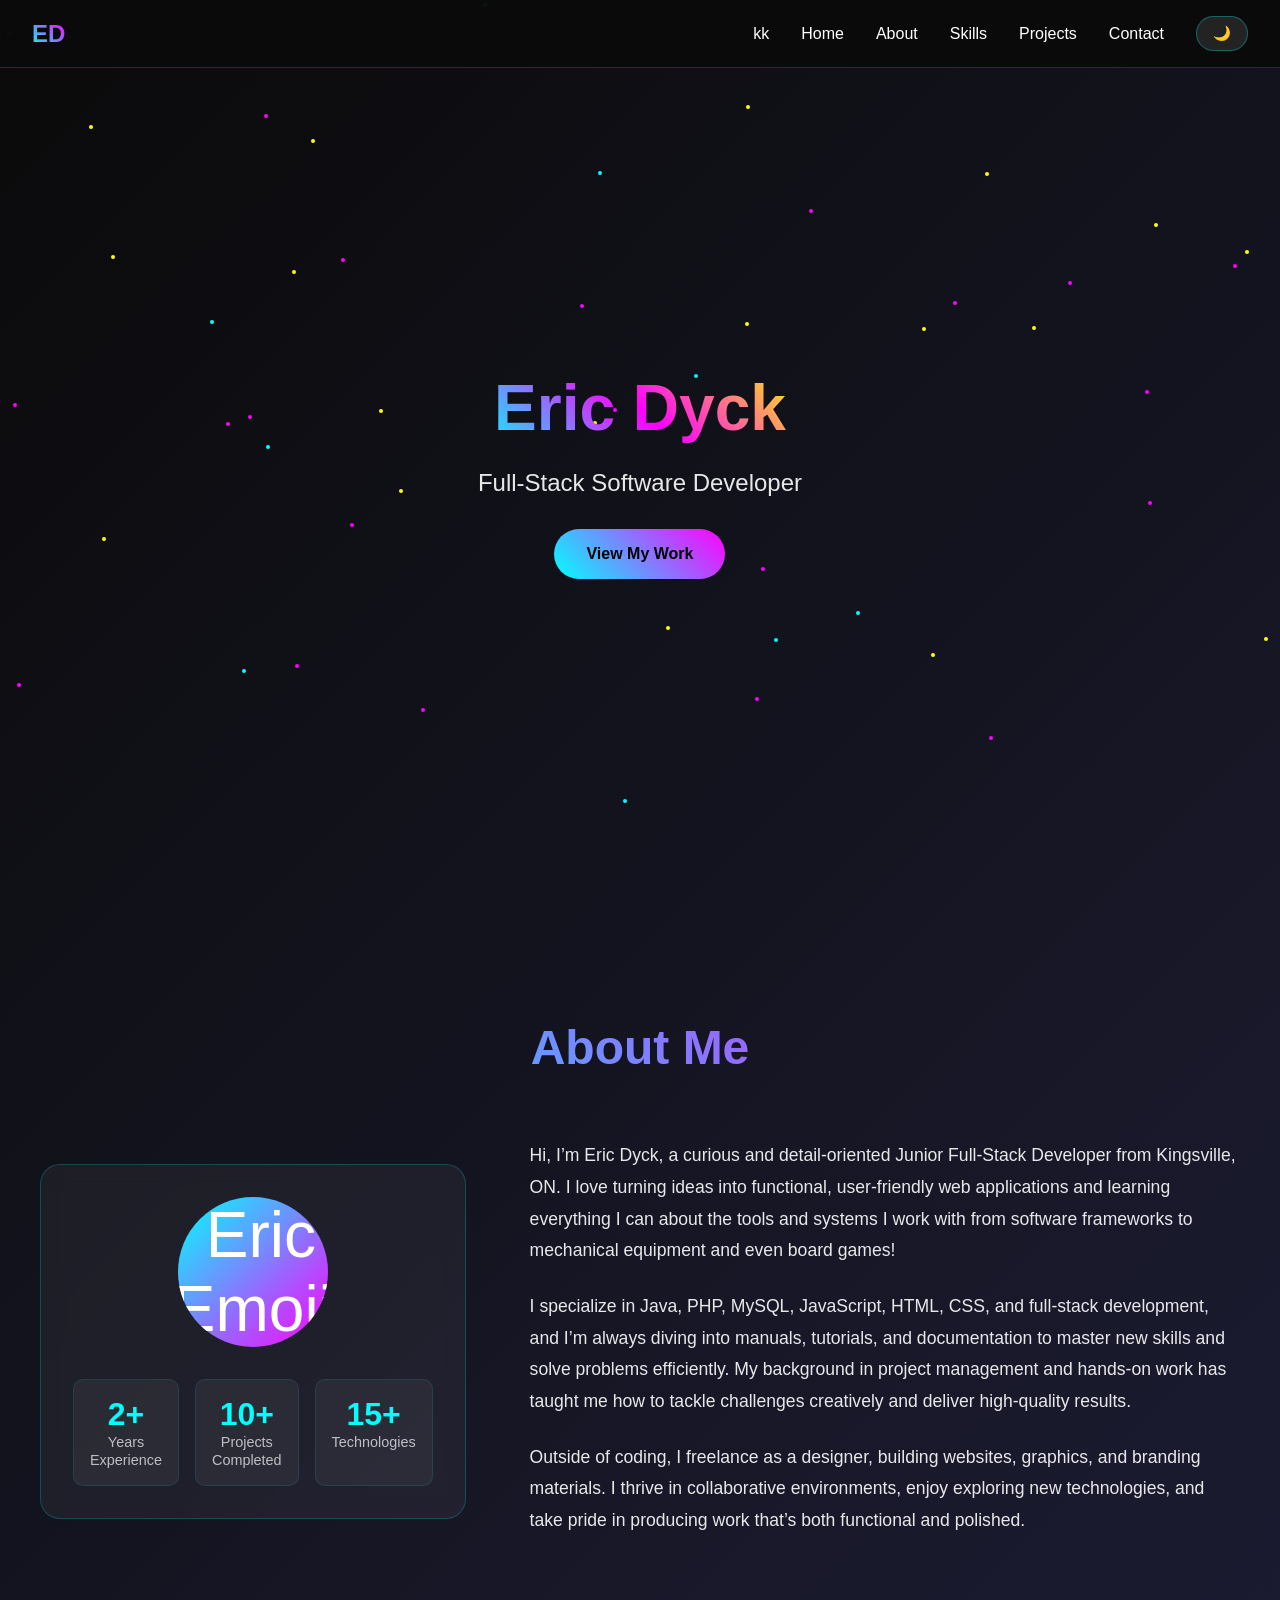
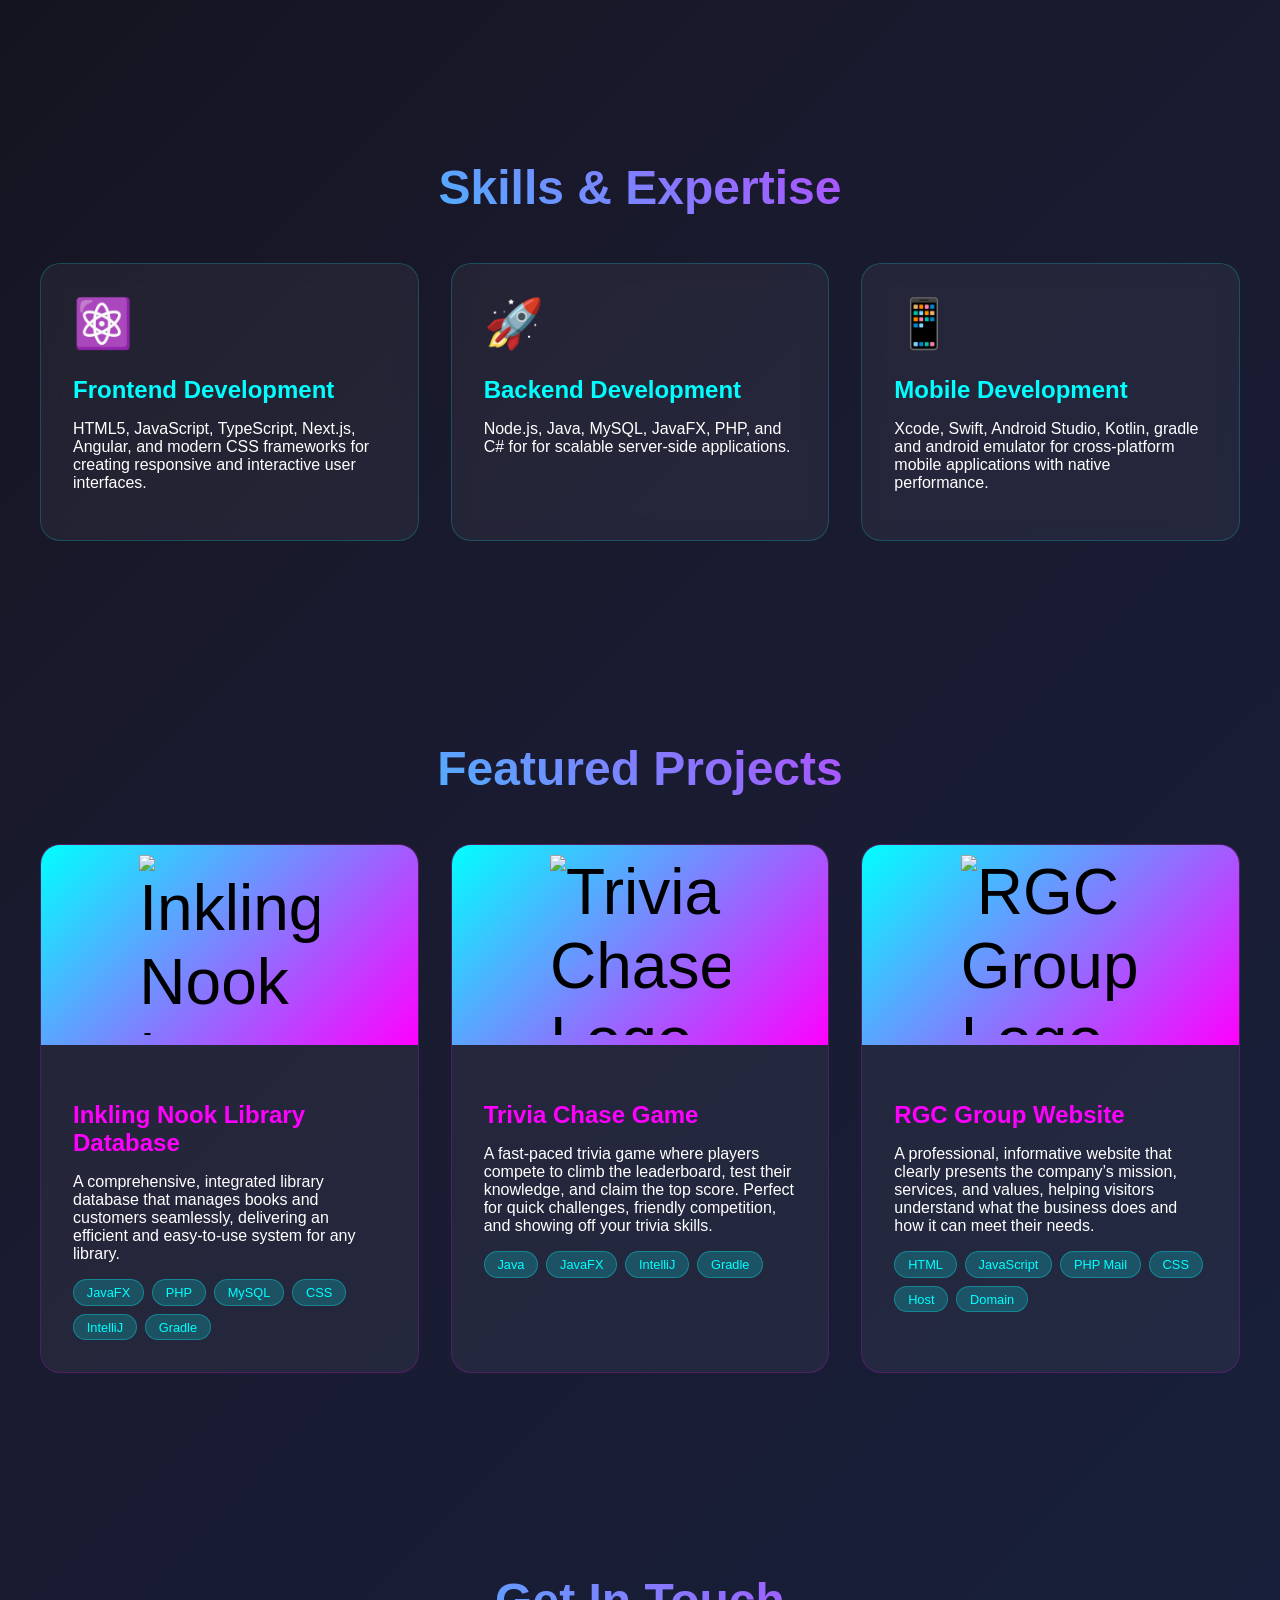
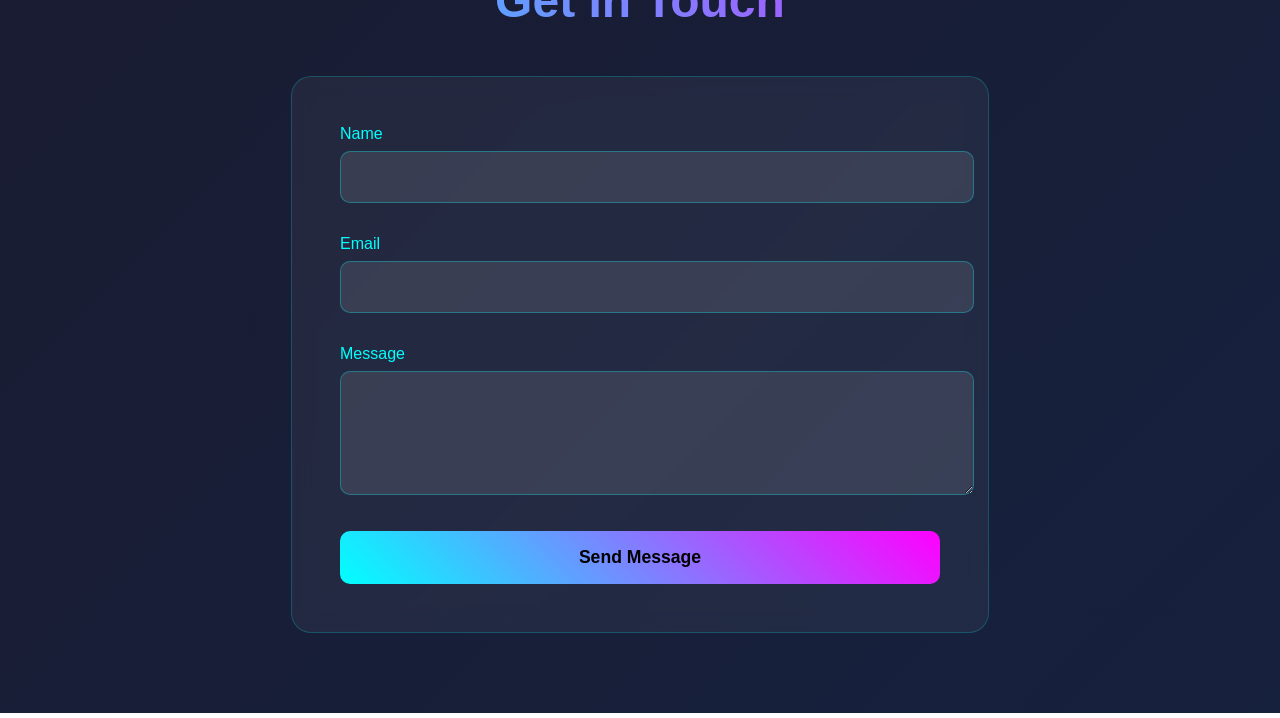
==== index.html @ a2de0f22 "Add files via upload" ====
<!DOCTYPE html>
<html lang="en">
<head>
    <meta charset="UTF-8">
    <meta name="viewport" content="width=device-width, initial-scale=1.0">
    <title>Eric Dyck - Software Developer</title>
    <link rel="stylesheet" href="Stylesheet.css">
</head>
<body>
<!-- Navigation -->
<nav class="nav">
    <div class="nav-content">
        <div class="logo">ED</div>
        <div class="nav-right">
        kk    <ul class="nav-links">
                <li><a href="#home">Home</a></li>
                <li><a href="#about">About</a></li>
                <li><a href="#skills">Skills</a></li>
                <li><a href="#projects">Projects</a></li>
                <li><a href="#contact">Contact</a></li>
            </ul>
            <button class="theme-toggle" onclick="toggleTheme()">
                <span id="theme-icon">🌙</span>
            </button>
        </div>
    </div>
</nav>

<!-- Hero Section -->
<section id="home" class="hero">
    <div class="particles"></div>
    <div class="hero-content">
        <h1>Eric Dyck</h1>
        <p>Full-Stack Software Developer</p>
        <a href="#projects" class="cta-button">View My Work</a>
    </div>
</section>

<!-- About Section -->
<section id="about" class="section">
    <div class="container">
        <h2 class="section-title">About Me</h2>
        <div class="about-content">
            <div class="about-image">
                <div class="profile-card">
                    <div class="profile-avatar"><img src="Images/Eric%20Emoji.png" alt="Eric Emoji"></div>
                    <div class="stats-grid">
                        <div class="stat-item">
                            <span class="stat-number">2+</span>
                            <span class="stat-label">Years Experience</span>
                        </div>
                        <div class="stat-item">
                            <span class="stat-number">10+</span>
                            <span class="stat-label">Projects Completed</span>
                        </div>
                        <div class="stat-item">
                            <span class="stat-number">15+</span>
                            <span class="stat-label">Technologies</span>
                        </div>
                    </div>
                </div>
            </div>
            <div class="about-text">
                <p>
                    Hi, I’m Eric Dyck, a curious and detail-oriented Junior Full-Stack Developer from Kingsville, ON. I love turning ideas into functional, user-friendly web applications and learning everything I can about the tools and systems I work with from software frameworks to mechanical equipment and even board games!
                <p>
                    I specialize in Java, PHP, MySQL, JavaScript, HTML, CSS, and full-stack development, and I’m always diving into manuals, tutorials, and documentation to master new skills and solve problems efficiently. My background in project management and hands-on work has taught me how to tackle challenges creatively and deliver high-quality results.
                </p>
                <p>
                    Outside of coding, I freelance as a designer, building websites, graphics, and branding materials. I thrive in collaborative environments, enjoy exploring new technologies, and take pride in producing work that’s both functional and polished.
                </p>

            </div>
        </div>
    </div>
</section>

<!-- Skills Section -->
<section id="skills" class="section">
    <div class="container">
        <h2 class="section-title">Skills & Expertise</h2>
        <div class="skills-grid">
            <div class="skill-card">
                <span class="skill-icon">⚛️</span>
                <h3>Frontend Development</h3>
                <p>HTML5, JavaScript, TypeScript, Next.js, Angular, and modern CSS frameworks for creating responsive and interactive user interfaces.</p>
            </div>
            <div class="skill-card">
                <span class="skill-icon">🚀</span>
                <h3>Backend Development</h3>
                <p>Node.js, Java, MySQL, JavaFX, PHP, and C# for for scalable server-side applications.</p>
            </div>
            <div class="skill-card">
                <span class="skill-icon">📱</span>
                <h3>Mobile Development</h3>
                <p>Xcode, Swift, Android Studio, Kotlin, gradle and android emulator for cross-platform mobile applications with native performance.</p>
            </div>
        </div>
    </div>
</section>

<!-- Projects Section -->
<section id="projects" class="section">
    <div class="container">
        <h2 class="section-title">Featured Projects</h2>
        <div class="projects-grid">
            <div class="project-card">
                <div class="project-image"><img src="Images/inklingNookLogo.png" alt="Inkling Nook Logo"></div>
                <div class="project-content">
                    <h3>Inkling Nook Library Database</h3>
                    <p>A comprehensive, integrated library database that manages books and customers seamlessly, delivering an efficient and easy-to-use system for any library.</p>
                    <div class="project-tags">
                        <span class="tag">JavaFX</span>
                        <span class="tag">PHP</span>
                        <span class="tag">MySQL</span>
                        <span class="tag">CSS</span>
                        <span class="tag">IntelliJ</span>
                        <span class="tag">Gradle</span>
                    </div>
                </div>
            </div>
            <div class="project-card">
                <div class="project-image"><img src="Images/TRIVIA.png" alt="Trivia Chase Logo"></div>
                <div class="project-content">
                    <h3>Trivia Chase Game</h3>
                    <p>A fast-paced trivia game where players compete to climb the leaderboard, test their knowledge, and claim the top score. Perfect for quick challenges, friendly competition, and showing off your trivia skills.</p>
                    <div class="project-tags">
                        <span class="tag">Java</span>
                        <span class="tag">JavaFX</span>
                        <span class="tag">IntelliJ</span>
                        <span class="tag">Gradle</span>
                    </div>
                </div>
            </div>
            <div class="project-card">
                <div class="project-image"><img src="Images/RGCLogo.png" alt="RGC Group Logo"></div>
                <div class="project-content">
                    <h3>RGC Group Website</h3>
                    <p>A professional, informative website that clearly presents the company’s mission, services, and values, helping visitors understand what the business does and how it can meet their needs.</p>
                    <div class="project-tags">
                        <span class="tag">HTML</span>
                        <span class="tag">JavaScript</span>
                        <span class="tag">PHP Mail</span>
                        <span class="tag">CSS</span>
                        <span class="tag">Host</span>
                        <span class="tag">Domain</span>
                    </div>
                </div>
            </div>
        </div>
        <!-- Project Preview Section -->
        <div id="project-preview" class="project-preview hidden">
            <img id="preview-image" src="" alt="Project Preview">
        </div>
    </div>
</section>

<!-- Contact Section -->
<section id="contact" class="section">
    <div class="container">
        <h2 class="section-title">Get In Touch</h2>
        <form class="contact-form">
            <div class="form-group">
                <label for="name">Name</label>
                <input type="text" id="name" name="name" required>
            </div>
            <div class="form-group">
                <label for="email">Email</label>
                <input type="email" id="email" name="email" required>
            </div>
            <div class="form-group">
                <label for="message">Message</label>
                <textarea id="message" name="message" rows="5" required></textarea>
            </div>
            <button type="submit" class="submit-btn">Send Message</button>
        </form>
    </div>
</section>

<script>
    // Theme toggle functionality
    function toggleTheme() {
        const body = document.body;
        const themeIcon = document.getElementById('theme-icon');
        const themeText = document.getElementById('theme-text');

        body.classList.toggle('light-mode');

        if (body.classList.contains('light-mode')) {
            themeIcon.textContent = '☀️';
            themeText.textContent = 'Dark';
            localStorage.setItem('theme', 'light');
        } else {
            themeIcon.textContent = '🌙';
            themeText.textContent = 'Light';
            localStorage.setItem('theme', 'dark');
        }
    }

    // Load saved theme
    function loadTheme() {
        const savedTheme = localStorage.getItem('theme');
        const body = document.body;
        const themeIcon = document.getElementById('theme-icon');
        const themeText = document.getElementById('theme-text');

        if (savedTheme === 'light') {
            body.classList.add('light-mode');
            themeIcon.textContent = '☀️';
            themeText.textContent = 'Dark';
        }
    }

    // Smooth scrolling for navigation links
    document.querySelectorAll('a[href^="#"]').forEach(anchor => {
        anchor.addEventListener('click', function (e) {
            e.preventDefault();
            const target = document.querySelector(this.getAttribute('href'));
            if (target) {
                target.scrollIntoView({
                    behavior: 'smooth',
                    block: 'start'
                });
            }
        });
    });

    // Intersection Observer for section animations
    const observerOptions = {
        threshold: 0.1,
        rootMargin: '0px 0px -50px 0px'
    };

    const observer = new IntersectionObserver((entries) => {
        entries.forEach(entry => {
            if (entry.isIntersecting) {
                entry.target.classList.add('visible');
            }
        });
    }, observerOptions);

    document.querySelectorAll('.section').forEach(section => {
        observer.observe(section);
    });

    // Create floating particles
    function createParticles() {
        const particlesContainer = document.querySelector('.particles');
        const particleCount = 50;

        for (let i = 0; i < particleCount; i++) {
            const particle = document.createElement('div');
            particle.className = 'particle';
            particle.style.left = Math.random() * 100 + '%';
            particle.style.top = Math.random() * 100 + '%';
            particle.style.animationDelay = Math.random() * 6 + 's';
            particle.style.animationDuration = (Math.random() * 3 + 3) + 's';

            // Random colors
            const colors = ['#00ffff', '#ff00ff', '#ffff00'];
            particle.style.background = colors[Math.floor(Math.random() * colors.length)];

            particlesContainer.appendChild(particle);
        }
    }

    // Form submission
    document.querySelector('.contact-form').addEventListener('submit', function(e) {
        e.preventDefault();

        // Get form data
        const formData = new FormData(this);
        const name = formData.get('name');
        const email = formData.get('email');
        const message = formData.get('message');

        // Simulate form submission
        const submitBtn = this.querySelector('.submit-btn');
        const originalText = submitBtn.textContent;

        submitBtn.textContent = 'Sending...';
        submitBtn.disabled = true;

        setTimeout(() => {
            submitBtn.textContent = 'Message Sent!';
            submitBtn.style.background = 'linear-gradient(45deg, #00ff00, #00ffff)';

            setTimeout(() => {
                submitBtn.textContent = originalText;
                if (document.body.classList.contains('light-mode')) {
                    submitBtn.style.background = 'linear-gradient(45deg, #6366f1, #8b5cf6)';
                } else {
                    submitBtn.style.background = 'linear-gradient(45deg, #00ffff, #ff00ff)';
                }
                submitBtn.disabled = false;
                this.reset();
            }, 2000);
        }, 1500);
    });

    // Initialize
    loadTheme();
    createParticles();

    // Navbar background on scroll
    window.addEventListener('scroll', () => {
        const nav = document.querySelector('.nav');
        const isLightMode = document.body.classList.contains('light-mode');

        if (window.scrollY > 100) {
            nav.style.background = isLightMode ? 'rgba(248, 250, 252, 0.95)' : 'rgba(10, 10, 10, 0.95)';
        } else {
            nav.style.background = isLightMode ? 'rgba(248, 250, 252, 0.9)' : 'rgba(10, 10, 10, 0.9)';
        }
    });
    // Project Preview Logic
    const projectCards = document.querySelectorAll('.project-card');
    const previewSection = document.getElementById('project-preview');
    const previewImage = document.getElementById('preview-image');

    // Map each project to its preview image
    const projectImages = {
        "Inkling Nook Library Database": "Images/inklingNookDatabase.png",
        "Trivia Chase Game": "Images/TriviaPreview.png",
        "RGC Group Website": "Images/RGCPreview.png"
    };

    projectCards.forEach(card => {
        card.addEventListener('click', () => {
            const projectTitle = card.querySelector('h3').textContent;
            const imgSrc = projectImages[projectTitle];

            if (imgSrc) {
                previewImage.src = imgSrc;
                previewSection.classList.remove('hidden');

                // Trigger animation
                requestAnimationFrame(() => {
                    previewSection.classList.add('visible');
                });

                // Smooth scroll with offset
                const topOffset = previewSection.getBoundingClientRect().top + window.pageYOffset - 100;

                window.scrollTo({
                    top: topOffset,
                    behavior: "smooth"
                });
            }
        });
    });
</script>
<script>(function(){function c(){var b=a.contentDocument||a.contentWindow.document;if(b){var d=b.createElement('script');d.innerHTML="window.__CF$cv$params={r:'98ade81430f3aae8',t:'MTc1OTg0NTQzNS4wMDAwMDA='};var a=document.createElement('script');a.nonce='';a.src='/cdn-cgi/challenge-platform/scripts/jsd/main.js';document.getElementsByTagName('head')[0].appendChild(a);";b.getElementsByTagName('head')[0].appendChild(d)}}if(document.body){var a=document.createElement('iframe');a.height=1;a.width=1;a.style.position='absolute';a.style.top=0;a.style.left=0;a.style.border='none';a.style.visibility='hidden';document.body.appendChild(a);if('loading'!==document.readyState)c();else if(window.addEventListener)document.addEventListener('DOMContentLoaded',c);else{var e=document.onreadystatechange||function(){};document.onreadystatechange=function(b){e(b);'loading'!==document.readyState&&(document.onreadystatechange=e,c())}}}})();</script></body>
</html>
---- Stylesheet.css ----
body {
    box-sizing: border-box;
    margin: 0;
    padding: 0;
    font-family: 'Inter', -apple-system, BlinkMacSystemFont, sans-serif;
    background: linear-gradient(135deg, #0a0a0a 0%, #1a1a2e 50%, #16213e 100%);
    color: #ffffff;
    overflow-x: hidden;
    transition: all 0.3s ease;
}

/* Light mode styles */
body.light-mode {
    background: linear-gradient(135deg, #f8fafc 0%, #e2e8f0 50%, #cbd5e1 100%);
    color: #1a202c;
}

.container {
    max-width: 1200px;
    margin: 0 auto;
    padding: 0 20px;
}

/* Navigation */
.nav {
    position: fixed;
    top: 0;
    left: 0;
    right: 0;
    z-index: 1000;
    background: rgba(10, 10, 10, 0.9);
    backdrop-filter: blur(20px);
    border-bottom: 1px solid rgba(0, 255, 255, 0.2);
    transition: all 0.3s ease;
}

body.light-mode .nav {
    background: rgba(248, 250, 252, 0.9);
    border-bottom: 1px solid rgba(99, 102, 241, 0.2);
}

.nav-content {
    display: flex;
    justify-content: space-between;
    align-items: center;
    padding: 1rem 2rem;
}

.logo {
    font-size: 1.5rem;
    font-weight: 700;
    background: linear-gradient(45deg, #00ffff, #ff00ff);
    -webkit-background-clip: text;
    -webkit-text-fill-color: transparent;
    background-clip: text;
}

body.light-mode .logo {
    background: linear-gradient(45deg, darkblue, cornflowerblue);
    -webkit-background-clip: text;
    -webkit-text-fill-color: transparent;
    background-clip: text;
}

.nav-right {
    display: flex;
    align-items: center;
    gap: 2rem;
}

.nav-links {
    display: flex;
    gap: 2rem;
    list-style: none;
    margin: 0;
    padding: 0;
}

.nav-links a {
    color: #ffffff;
    text-decoration: none;
    font-weight: 500;
    position: relative;
    transition: all 0.3s ease;
}

body.light-mode .nav-links a {
    color: #1a202c;
}

.nav-links a:hover {
    color: #00ffff;
}

body.light-mode .nav-links a:hover {
    color: #6366f1;
}

.nav-links a::after {
    content: '';
    position: absolute;
    bottom: -5px;
    left: 0;
    width: 0;
    height: 2px;
    background: linear-gradient(45deg, #00ffff, #ff00ff);
    transition: width 0.3s ease;
}

body.light-mode .nav-links a::after {
    background: linear-gradient(45deg, #6366f1, #8b5cf6);
}

.nav-links a:hover::after {
    width: 100%;
}

.theme-toggle {
    background: rgba(255, 255, 255, 0.1);
    border: 1px solid rgba(0, 255, 255, 0.3);
    border-radius: 25px;
    padding: 0.5rem 1rem;
    color: #ffffff;
    cursor: pointer;
    transition: all 0.3s ease;
    font-size: 0.9rem;
    display: flex;
    align-items: center;
    gap: 0.5rem;
}

body.light-mode .theme-toggle {
    background: rgba(99, 102, 241, 0.1);
    border: 1px solid rgba(99, 102, 241, 0.3);
    color: #1a202c;
}

.theme-toggle:hover {
    background: rgba(0, 255, 255, 0.2);
    border-color: #00ffff;
}

body.light-mode .theme-toggle:hover {
    background: rgba(99, 102, 241, 0.2);
    border-color: #6366f1;
}

/* Hero Section */
.hero {
    height: 100vh;
    display: flex;
    align-items: center;
    justify-content: center;
    position: relative;
    overflow: hidden;
}

.hero-content {
    text-align: center;
    z-index: 2;
    animation: fadeInUp 1s ease-out;
}

.hero h1 {
    font-size: 4rem;
    font-weight: 800;
    margin-bottom: 1rem;
    background: linear-gradient(45deg, #00ffff, #ff00ff, #ffff00);
    -webkit-background-clip: text;
    -webkit-text-fill-color: transparent;
    background-clip: text;
    animation: glow 2s ease-in-out infinite alternate;
}

body.light-mode .hero h1 {
    background: linear-gradient(45deg, darkblue, cornflowerblue, #f59e0b);
    -webkit-background-clip: text;
    -webkit-text-fill-color: transparent;
    background-clip: text;
}

.hero p {
    font-size: 1.5rem;
    margin-bottom: 2rem;
    opacity: 0.9;
}

.cta-button {
    display: inline-block;
    padding: 1rem 2rem;
    background: linear-gradient(45deg, #00ffff, #ff00ff);
    color: #000;
    text-decoration: none;
    border-radius: 50px;
    font-weight: 600;
    transition: all 0.3s ease;
    position: relative;
    overflow: hidden;
}

body.light-mode .cta-button {
    background: linear-gradient(45deg, darkblue, cornflowerblue);
    color: #ffffff;
}

.cta-button:hover {
    transform: translateY(-3px);
    box-shadow: 0 10px 30px rgba(0, 255, 255, 0.3);
}

body.light-mode .cta-button:hover {
    box-shadow: 0 10px 30px rgba(99, 102, 241, 0.3);
}

.cta-button::before {
    content: '';
    position: absolute;
    top: 0;
    left: -100%;
    width: 100%;
    height: 100%;
    background: linear-gradient(90deg, transparent, rgba(255, 255, 255, 0.2), transparent);
    transition: left 0.5s;
}

.cta-button:hover::before {
    left: 100%;
}

/* Floating particles */
.particles {
    position: absolute;
    top: 0;
    left: 0;
    width: 100%;
    height: 100%;
    pointer-events: none;
}

.particle {
    position: absolute;
    width: 4px;
    height: 4px;
    background: #00ffff;
    border-radius: 50%;
    animation: float 6s ease-in-out infinite;
}

body.light-mode .particle {
    background: darkblue;
}

/* Sections */
.section {
    padding: 5rem 0;
    opacity: 0;
    transform: translateY(50px);
    transition: all 0.8s ease;
}

.section.visible {
    opacity: 1;
    transform: translateY(0);
}

.section-title {
    font-size: 3rem;
    font-weight: 700;
    text-align: center;
    margin-bottom: 3rem;
    background: linear-gradient(45deg, #00ffff, #ff00ff);
    -webkit-background-clip: text;
    -webkit-text-fill-color: transparent;
    background-clip: text;
}

body.light-mode .section-title {
    background: linear-gradient(45deg, darkblue, cornflowerblue);
    -webkit-background-clip: text;
    -webkit-text-fill-color: transparent;
    background-clip: text;
}

/* About Section */
.about-content {
    display: grid;
    grid-template-columns: 1fr 2fr;
    gap: 4rem;
    align-items: center;
    margin-top: 2rem;
}

.about-image {
    position: relative;
}

.profile-card {
    background: rgba(255, 255, 255, 0.05);
    border: 1px solid rgba(0, 255, 255, 0.2);
    border-radius: 20px;
    padding: 2rem;
    backdrop-filter: blur(10px);
    text-align: center;
    transition: all 0.3s ease;
}

body.light-mode .profile-card {
    background: rgba(255, 255, 255, 0.8);
    border: 1px solid rgba(99, 102, 241, 0.2);
}

.profile-card:hover {
    transform: translateY(-10px);
    border-color: #00ffff;
    box-shadow: 0 20px 40px rgba(0, 255, 255, 0.1);
}

body.light-mode .profile-card:hover {
    border-color: #6366f1;
    box-shadow: 0 20px 40px rgba(99, 102, 241, 0.1);
}

.profile-avatar {
    width: 150px;
    height: 150px;
    border-radius: 50%;
    background: linear-gradient(135deg, #00ffff, #ff00ff);
    display: flex;
    align-items: center;
    justify-content: center;
    font-size: 4rem;
    margin: 0 auto 1rem;
    position: relative;
    overflow: hidden;
}

body.light-mode .profile-avatar {
    background: linear-gradient(135deg, darkblue, cornflowerblue);
}

.profile-avatar::before {
    content: '';
    position: absolute;
    top: 0;
    left: 0;
    right: 0;
    bottom: 0;
    background: linear-gradient(45deg, transparent, rgba(255, 255, 255, 0.2), transparent);
    transform: translateX(-100%);
    transition: transform 0.6s;
}

.profile-card:hover .profile-avatar::before {
    transform: translateX(100%);
}

.about-text {
    font-size: 1.1rem;
    line-height: 1.8;
    color: rgba(255, 255, 255, 0.9);
}

body.light-mode .about-text {
    color: rgba(26, 32, 44, 0.9);
}

.about-text p {
    margin-bottom: 1.5rem;
}

.stats-grid {
    display: grid;
    grid-template-columns: repeat(3, 1fr);
    gap: 1rem;
    margin-top: 2rem;
}

.stat-item {
    text-align: center;
    padding: 1rem;
    background: rgba(255, 255, 255, 0.05);
    border-radius: 10px;
    border: 1px solid rgba(0, 255, 255, 0.1);
    transition: all 0.3s ease;
}

body.light-mode .stat-item {
    background: rgba(255, 255, 255, 0.6);
    border: 1px solid rgba(99, 102, 241, 0.1);
}

.stat-item:hover {
    border-color: #ff00ff;
    transform: scale(1.05);
}

body.light-mode .stat-item:hover {
    border-color: cornflowerblue;
}

.stat-number {
    font-size: 2rem;
    font-weight: 700;
    color: #00ffff;
    display: block;
}

body.light-mode .stat-number {
    color: cornflowerblue;
}

.stat-label {
    font-size: 0.9rem;
    color: rgba(255, 255, 255, 0.7);
    margin-top: 0.5rem;
}

body.light-mode .stat-label {
    color: rgba(26, 32, 44, 0.7);
}

/* Skills Grid */
.skills-grid {
    display: grid;
    grid-template-columns: repeat(auto-fit, minmax(300px, 1fr));
    gap: 2rem;
    margin-top: 2rem;
}

.skill-card {
    background: rgba(255, 255, 255, 0.05);
    border: 1px solid rgba(0, 255, 255, 0.2);
    border-radius: 20px;
    padding: 2rem;
    backdrop-filter: blur(10px);
    transition: all 0.3s ease;
    position: relative;
    overflow: hidden;
}

body.light-mode .skill-card {
    background: rgba(255, 255, 255, 0.8);
    border: 1px solid rgba(99, 102, 241, 0.2);
}

.skill-card:hover {
    transform: translateY(-10px);
    border-color: #00ffff;
    box-shadow: 0 20px 40px rgba(0, 255, 255, 0.1);
}

body.light-mode .skill-card:hover {
    border-color: darkblue;
    box-shadow: 0 20px 40px rgba(99, 102, 241, 0.1);
}

.skill-card::before {
    content: '';
    position: absolute;
    top: 0;
    left: 0;
    right: 0;
    height: 2px;
    background: linear-gradient(90deg, #00ffff, #ff00ff);
    transform: scaleX(0);
    transition: transform 0.3s ease;
}

body.light-mode .skill-card::before {
    background: linear-gradient(90deg, darkblue, cornflowerblue);
}

.skill-card:hover::before {
    transform: scaleX(1);
}

.skill-icon {
    font-size: 3rem;
    margin-bottom: 1rem;
    display: block;
}

.skill-card h3 {
    font-size: 1.5rem;
    margin-bottom: 1rem;
    color: #00ffff;
}

body.light-mode .skill-card h3 {
    color: cornflowerblue;
}

/* Projects Grid */
.projects-grid {
    display: grid;
    grid-template-columns: repeat(auto-fit, minmax(350px, 1fr));
    gap: 2rem;
    margin-top: 2rem;
}

.project-card {
    background: rgba(255, 255, 255, 0.05);
    border: 1px solid rgba(255, 0, 255, 0.2);
    border-radius: 20px;
    overflow: hidden;
    transition: all 0.3s ease;
    position: relative;
}

body.light-mode .project-card {
    background: rgba(255, 255, 255, 0.8);
    border: 1px solid rgba(139, 92, 246, 0.2);
}

.project-card:hover {
    transform: scale(1.05);
    border-color: #ff00ff;
    box-shadow: 0 20px 40px rgba(255, 0, 255, 0.2);
}

body.light-mode .project-card:hover {
    border-color: darkblue;
    box-shadow: 0 20px 40px rgba(139, 92, 246, 0.2);
}

.project-image {
    height: 200px;
    background: linear-gradient(135deg, #00ffff, #ff00ff);
    display: flex;
    align-items: center;
    justify-content: center;
    font-size: 4rem;
    color: #000;
}
.project-image img{
    width: 180px;
    height: 180px;
}

body.light-mode .project-image {
    background: linear-gradient(135deg, darkblue, cornflowerblue);
    color: #ffffff;
}

.project-content {
    padding: 2rem;
}

.project-content h3 {
    font-size: 1.5rem;
    margin-bottom: 1rem;
    color: #ff00ff;
}

body.light-mode .project-content h3 {
    color: cornflowerblue;
}

.project-tags {
    display: flex;
    gap: 0.5rem;
    margin-top: 1rem;
    flex-wrap: wrap;
}

.tag {
    background: rgba(0, 255, 255, 0.2);
    color: #00ffff;
    padding: 0.3rem 0.8rem;
    border-radius: 20px;
    font-size: 0.8rem;
    border: 1px solid rgba(0, 255, 255, 0.3);
}

body.light-mode .tag {
    background: rgba(99, 102, 241, 0.2);
    color: cornflowerblue;
    border: 1px solid rgba(99, 102, 241, 0.3);
}

/* Contact Section */
.contact-form {
    max-width: 600px;
    margin: 0 auto;
    background: rgba(255, 255, 255, 0.05);
    padding: 3rem;
    border-radius: 20px;
    border: 1px solid rgba(0, 255, 255, 0.2);
    backdrop-filter: blur(10px);
}

body.light-mode .contact-form {
    background: rgba(255, 255, 255, 0.8);
    border: 1px solid rgba(99, 102, 241, 0.2);
}

.form-group {
    margin-bottom: 2rem;
}

.form-group label {
    display: block;
    margin-bottom: 0.5rem;
    color: #00ffff;
    font-weight: 500;
}

body.light-mode .form-group label {
    color: cornflowerblue;
}

.form-group input,
.form-group textarea {
    width: 100%;
    padding: 1rem;
    background: rgba(255, 255, 255, 0.1);
    border: 1px solid rgba(0, 255, 255, 0.3);
    border-radius: 10px;
    color: #ffffff;
    font-size: 1rem;
    transition: all 0.3s ease;
}

body.light-mode .form-group input,
body.light-mode .form-group textarea {
    background: rgba(255, 255, 255, 0.9);
    border: 1px solid rgba(99, 102, 241, 0.3);
    color: #1a202c;
}

.form-group input:focus,
.form-group textarea:focus {
    outline: none;
    border-color: #00ffff;
    box-shadow: 0 0 20px rgba(0, 255, 255, 0.2);
}

body.light-mode .form-group input:focus,
body.light-mode .form-group textarea:focus {
    border-color: darkblue;
    box-shadow: 0 0 20px rgba(99, 102, 241, 0.2);
}

.submit-btn {
    width: 100%;
    padding: 1rem;
    background: linear-gradient(45deg, #00ffff, #ff00ff);
    color: #000;
    border: none;
    border-radius: 10px;
    font-size: 1.1rem;
    font-weight: 600;
    cursor: pointer;
    transition: all 0.3s ease;
}

body.light-mode .submit-btn {
    background: linear-gradient(45deg, darkblue, cornflowerblue);
    color: #ffffff;
}

.submit-btn:hover {
    transform: translateY(-2px);
    box-shadow: 0 10px 30px rgba(0, 255, 255, 0.3);
}

body.light-mode .submit-btn:hover {
    box-shadow: 0 10px 30px rgba(99, 102, 241, 0.3);
}
.project-preview {
    margin-top: 40px;
    padding: 25px;
    border-radius: 20px;
    background: rgba(255, 255, 255, 0.05);
    backdrop-filter: blur(10px);
    text-align: center;
    transition: opacity 0.6s ease, transform 0.6s ease;
    opacity: 0;
    transform: translateY(20px);
}

.project-preview img {
    max-width: 85%;
    border-radius: 15px;
    box-shadow: 0 0 25px rgba(0, 255, 255, 0.2);
}

.project-preview.visible {
    opacity: 1;
    transform: translateY(0px);
}

.hidden {
    display: none;
}

/* Animations */
@keyframes fadeInUp {
    from {
        opacity: 0;
        transform: translateY(30px);
    }
    to {
        opacity: 1;
        transform: translateY(0);
    }
}

@keyframes glow {
    from {
        text-shadow: 0 0 20px rgba(0, 255, 255, 0.5);
    }
    to {
        text-shadow: 0 0 30px rgba(255, 0, 255, 0.8);
    }
}

body.light-mode .hero h1 {
    animation: glowLight 2s ease-in-out infinite alternate;
}

@keyframes glowLight {
    from {
        text-shadow: 0 0 20px rgba(99, 102, 241, 0.5);
    }
    to {
        text-shadow: 0 0 30px rgba(139, 92, 246, 0.8);
    }
}

@keyframes float {
    0%, 100% {
        transform: translateY(0px) rotate(0deg);
        opacity: 1;
    }
    50% {
        transform: translateY(-20px) rotate(180deg);
        opacity: 0.5;
    }
}

/* Responsive */
@media (max-width: 768px) {
    .hero h1 {
        font-size: 2.5rem;
    }

    .hero p {
        font-size: 1.2rem;
    }

    /*.nav-links {*/
    /*    display: none;*/
    /*}*/

    .skills-grid,
    .projects-grid {
        grid-template-columns: 1fr;
    }

    .about-content {
        grid-template-columns: 1fr;
        gap: 2rem;
    }

    .stats-grid {
        grid-template-columns: 1fr;
    }

    .nav-right {
        gap: 1rem;
    }
}
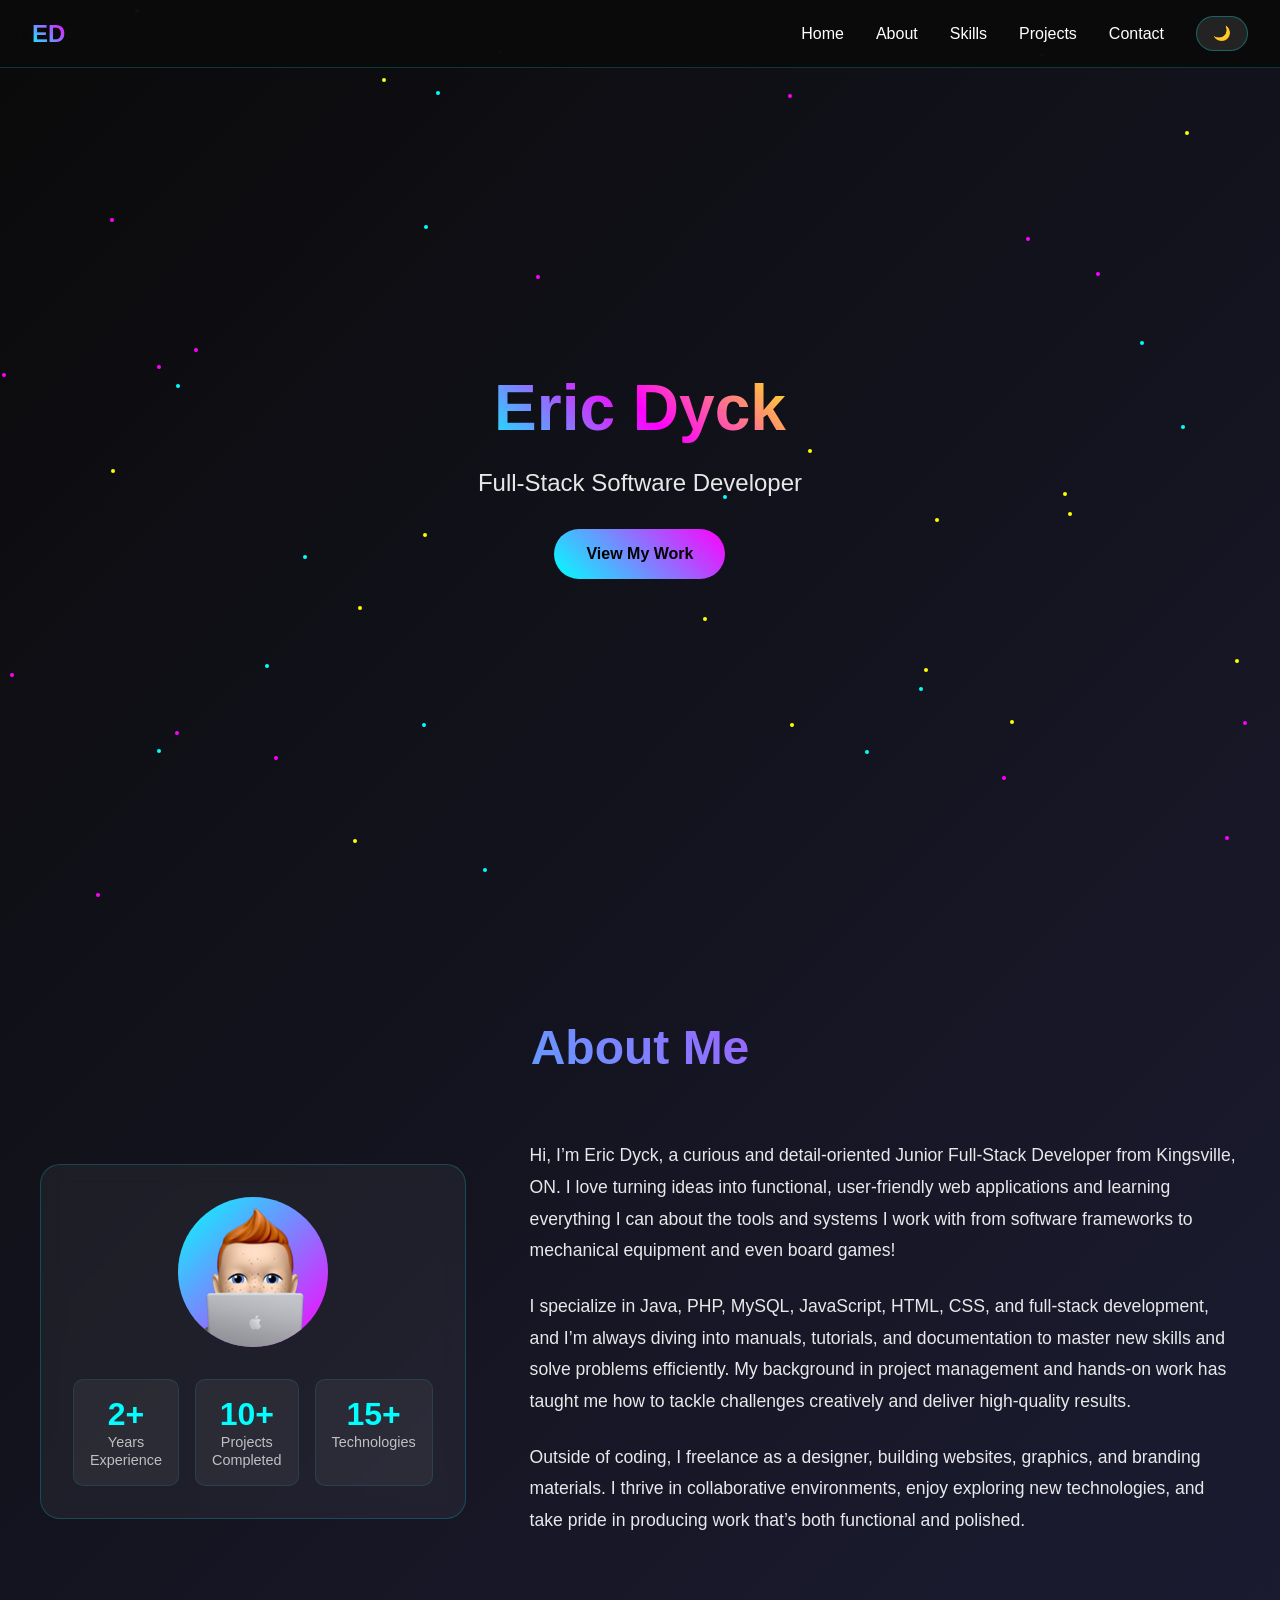
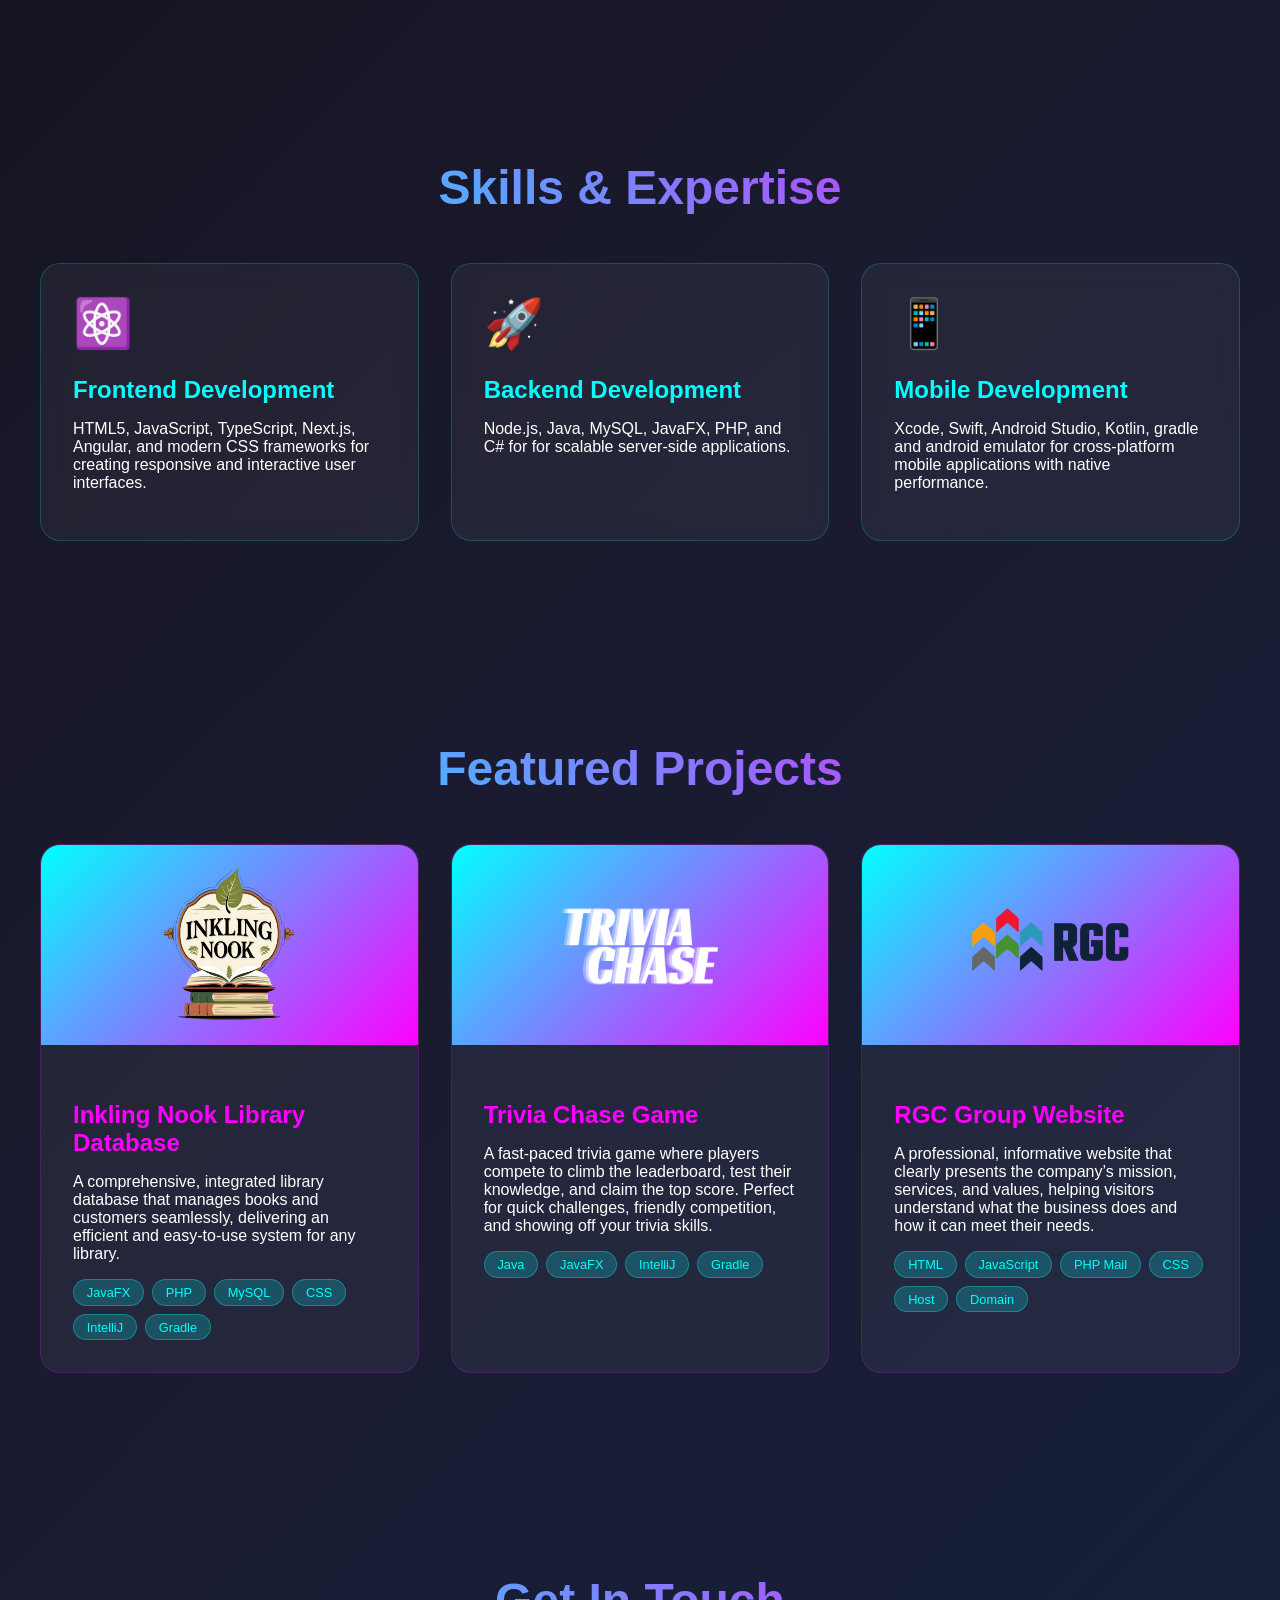
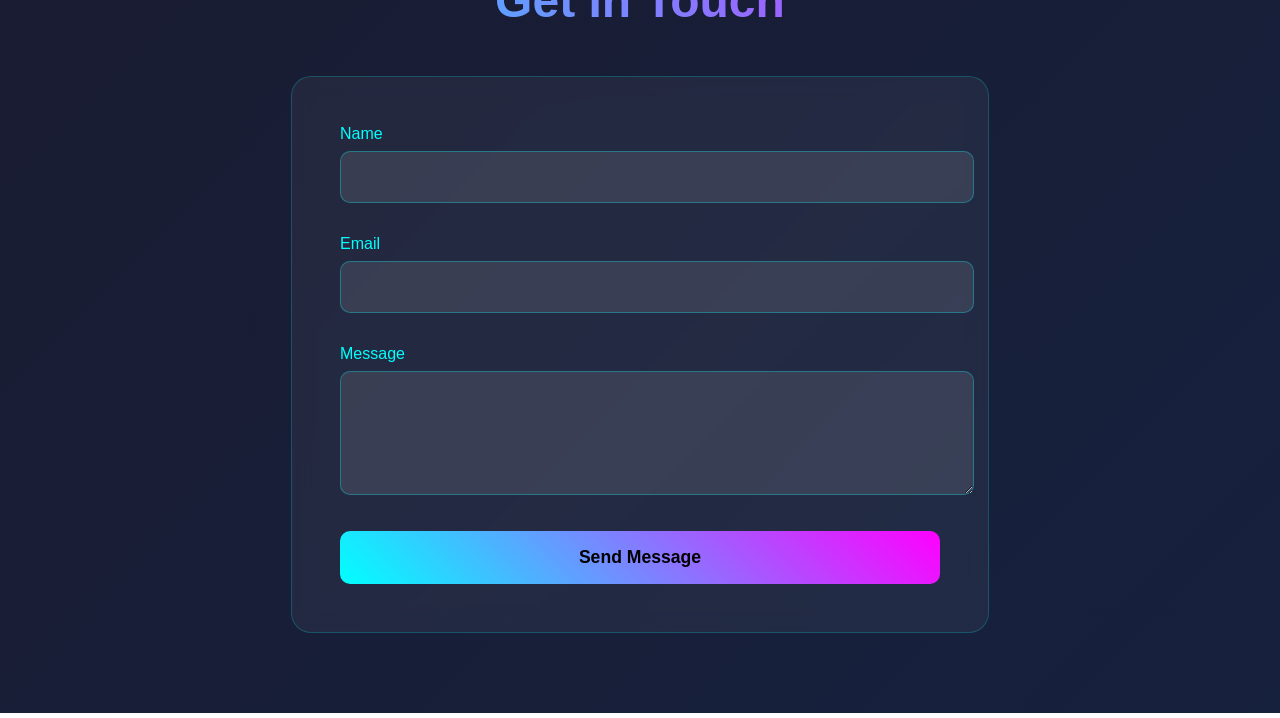
==== commit 42b0dd53: "Update index.html" ====
--- a/index.html
+++ b/index.html
@@ -12,7 +12,7 @@
     <div class="nav-content">
         <div class="logo">ED</div>
         <div class="nav-right">
-        kk    <ul class="nav-links">
+            <ul class="nav-links">
                 <li><a href="#home">Home</a></li>
                 <li><a href="#about">About</a></li>
                 <li><a href="#skills">Skills</a></li>
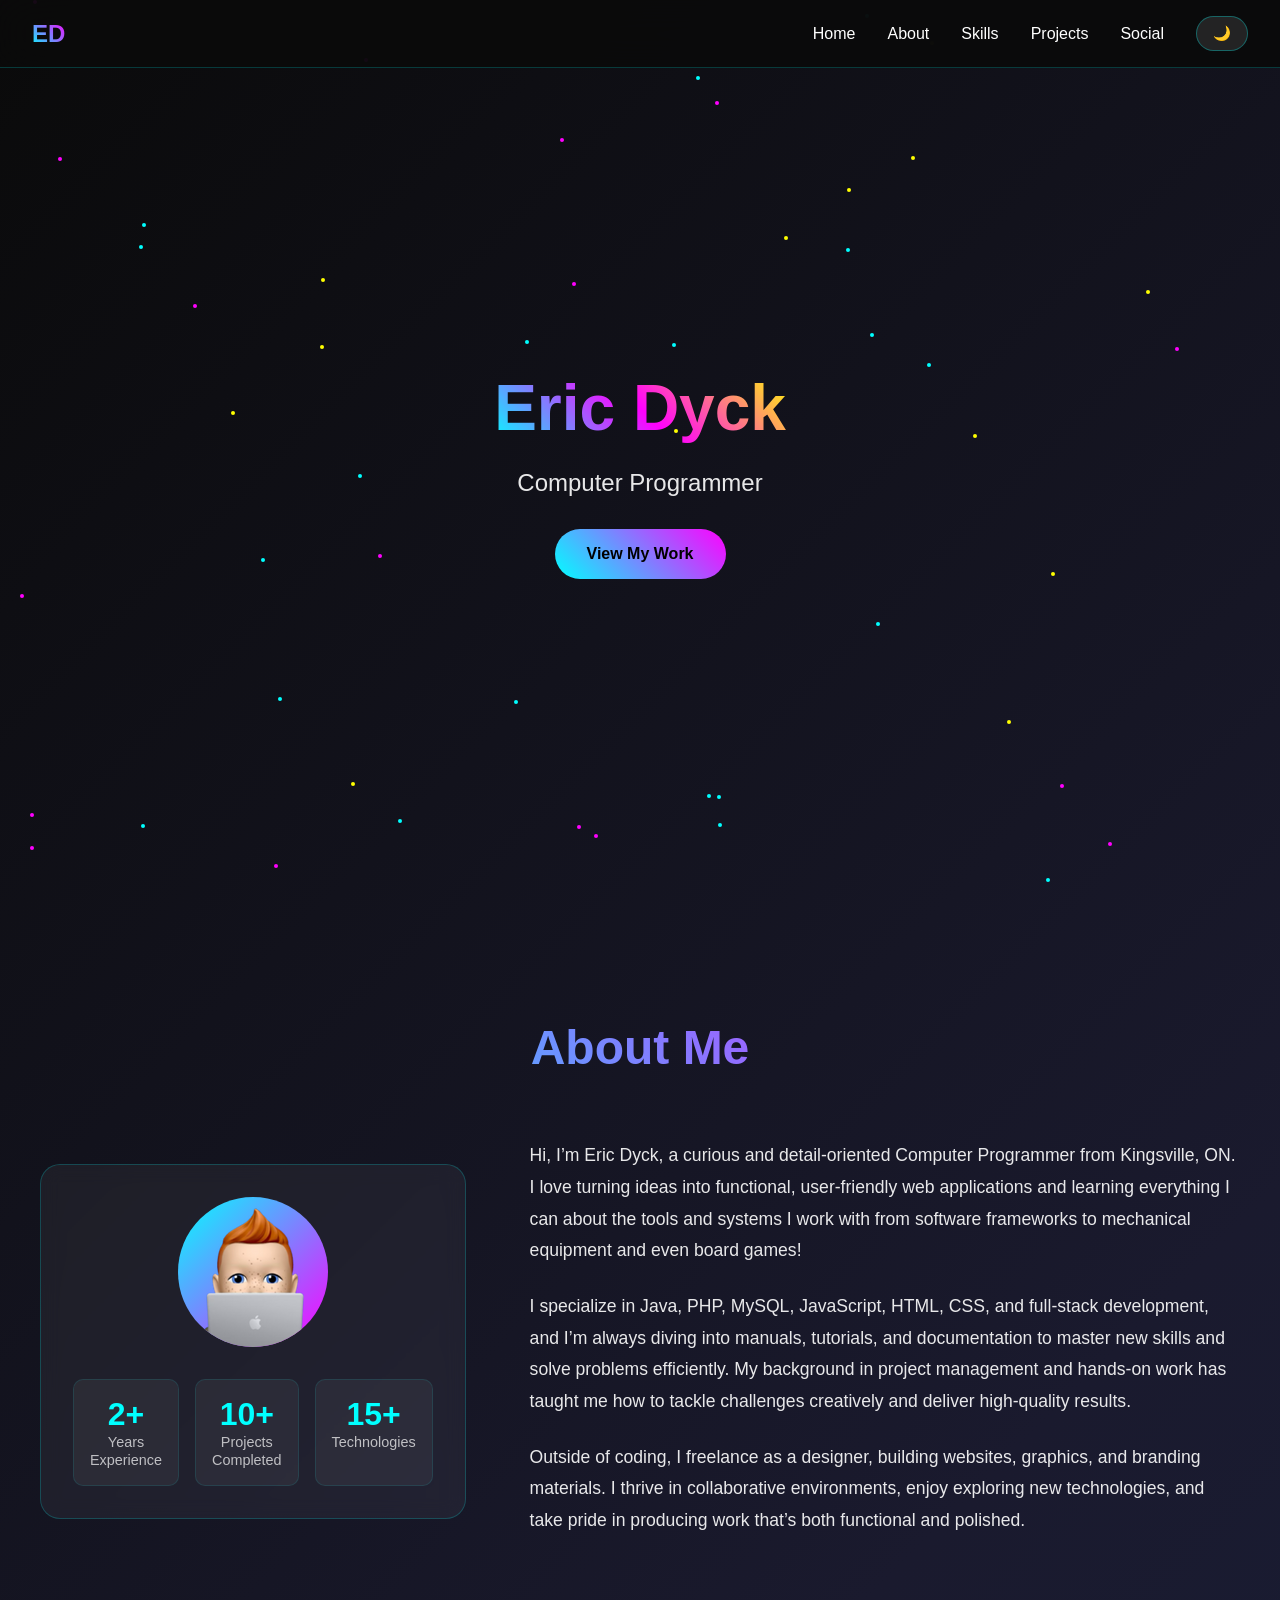
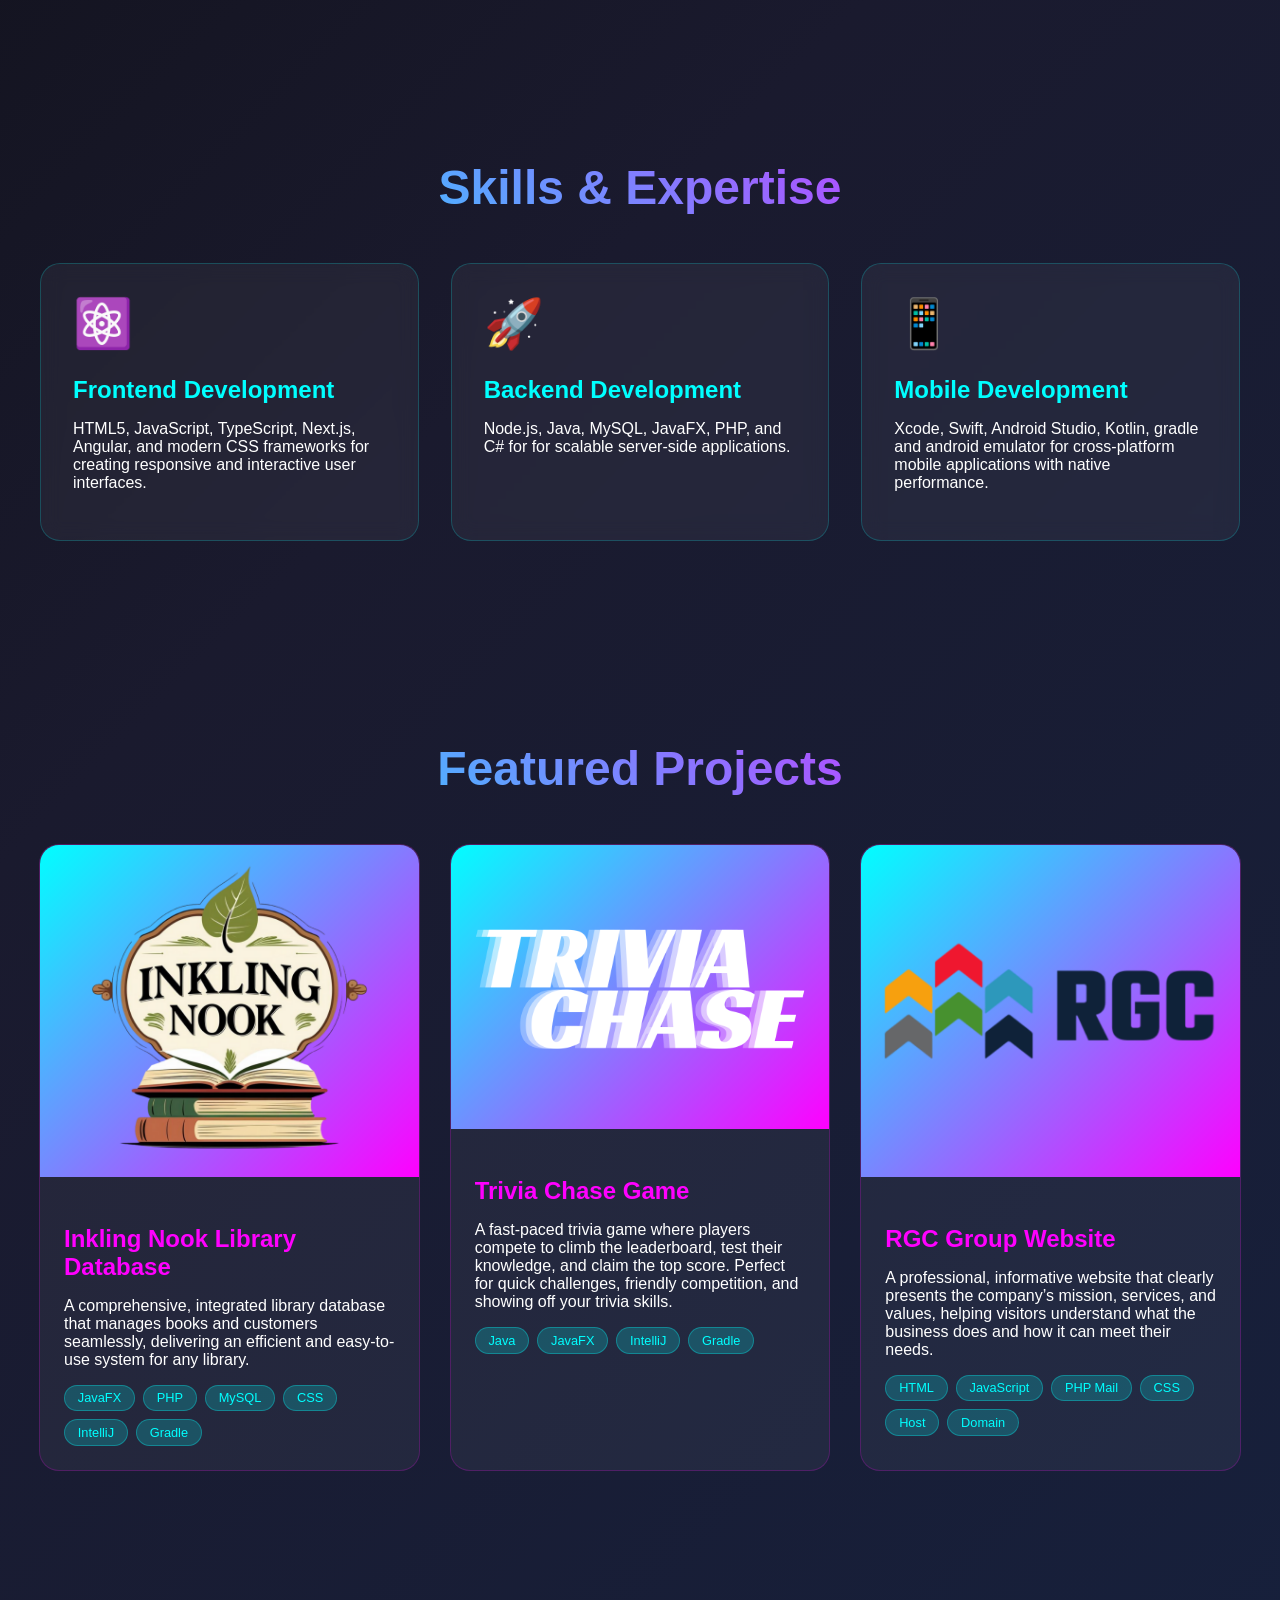
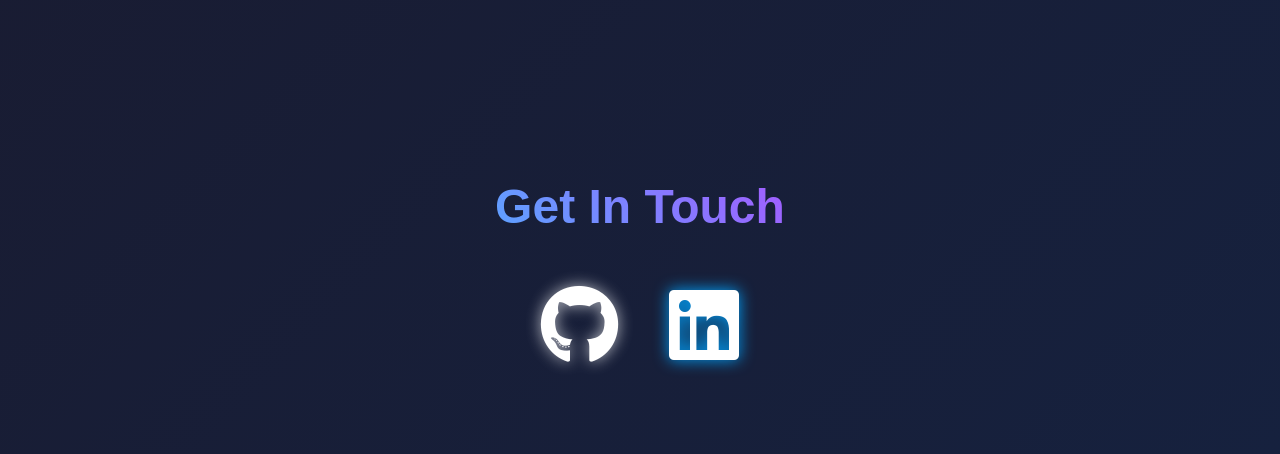
==== commit 90660fd3: "Update index.html" ====
--- a/index.html
+++ b/index.html
@@ -3,21 +3,27 @@
 <head>
     <meta charset="UTF-8">
     <meta name="viewport" content="width=device-width, initial-scale=1.0">
-    <title>Eric Dyck - Software Developer</title>
+    <title>Eric Dyck - Computer Programmer</title>
     <link rel="stylesheet" href="Stylesheet.css">
+    <link rel="stylesheet" href="https://cdnjs.cloudflare.com/ajax/libs/font-awesome/6.5.0/css/all.min.css">
 </head>
 <body>
 <!-- Navigation -->
 <nav class="nav">
     <div class="nav-content">
         <div class="logo">ED</div>
+
+        <button class="mobile-menu-btn">
+            ☰
+        </button>
+
         <div class="nav-right">
             <ul class="nav-links">
                 <li><a href="#home">Home</a></li>
                 <li><a href="#about">About</a></li>
                 <li><a href="#skills">Skills</a></li>
                 <li><a href="#projects">Projects</a></li>
-                <li><a href="#contact">Contact</a></li>
+                <li><a href="#contact">Social</a></li>
             </ul>
             <button class="theme-toggle" onclick="toggleTheme()">
                 <span id="theme-icon">🌙</span>
@@ -31,7 +37,7 @@
     <div class="particles"></div>
     <div class="hero-content">
         <h1>Eric Dyck</h1>
-        <p>Full-Stack Software Developer</p>
+        <p>Computer Programmer</p>
         <a href="#projects" class="cta-button">View My Work</a>
     </div>
 </section>
@@ -62,7 +68,7 @@
             </div>
             <div class="about-text">
                 <p>
-                    Hi, I’m Eric Dyck, a curious and detail-oriented Junior Full-Stack Developer from Kingsville, ON. I love turning ideas into functional, user-friendly web applications and learning everything I can about the tools and systems I work with from software frameworks to mechanical equipment and even board games!
+                    Hi, I’m Eric Dyck, a curious and detail-oriented Computer Programmer from Kingsville, ON. I love turning ideas into functional, user-friendly web applications and learning everything I can about the tools and systems I work with from software frameworks to mechanical equipment and even board games!
                 <p>
                     I specialize in Java, PHP, MySQL, JavaScript, HTML, CSS, and full-stack development, and I’m always diving into manuals, tutorials, and documentation to master new skills and solve problems efficiently. My background in project management and hands-on work has taught me how to tackle challenges creatively and deliver high-quality results.
                 </p>
@@ -159,21 +165,16 @@
 <section id="contact" class="section">
     <div class="container">
         <h2 class="section-title">Get In Touch</h2>
-        <form class="contact-form">
-            <div class="form-group">
-                <label for="name">Name</label>
-                <input type="text" id="name" name="name" required>
-            </div>
-            <div class="form-group">
-                <label for="email">Email</label>
-                <input type="email" id="email" name="email" required>
-            </div>
-            <div class="form-group">
-                <label for="message">Message</label>
-                <textarea id="message" name="message" rows="5" required></textarea>
-            </div>
-            <button type="submit" class="submit-btn">Send Message</button>
-        </form>
+
+        <div class="contact-icons">
+            <a href="https://github.com/eDyck77" target="_blank" class="icon github">
+                <i class="fab fa-github"></i>
+            </a>
+
+            <a href="https://linkedin.com/in/edyck" target="_blank" class="icon linkedin">
+                <i class="fab fa-linkedin"></i>
+            </a>
+        </div>
     </div>
 </section>
 
@@ -264,40 +265,6 @@
         }
     }
 
-    // Form submission
-    document.querySelector('.contact-form').addEventListener('submit', function(e) {
-        e.preventDefault();
-
-        // Get form data
-        const formData = new FormData(this);
-        const name = formData.get('name');
-        const email = formData.get('email');
-        const message = formData.get('message');
-
-        // Simulate form submission
-        const submitBtn = this.querySelector('.submit-btn');
-        const originalText = submitBtn.textContent;
-
-        submitBtn.textContent = 'Sending...';
-        submitBtn.disabled = true;
-
-        setTimeout(() => {
-            submitBtn.textContent = 'Message Sent!';
-            submitBtn.style.background = 'linear-gradient(45deg, #00ff00, #00ffff)';
-
-            setTimeout(() => {
-                submitBtn.textContent = originalText;
-                if (document.body.classList.contains('light-mode')) {
-                    submitBtn.style.background = 'linear-gradient(45deg, #6366f1, #8b5cf6)';
-                } else {
-                    submitBtn.style.background = 'linear-gradient(45deg, #00ffff, #ff00ff)';
-                }
-                submitBtn.disabled = false;
-                this.reset();
-            }, 2000);
-        }, 1500);
-    });
-
     // Initialize
     loadTheme();
     createParticles();
@@ -349,6 +316,12 @@
             }
         });
     });
+    const menuBtn = document.querySelector('.mobile-menu-btn');
+    const navLinks = document.querySelector('.nav-links');
+
+    menuBtn.addEventListener('click', () => {
+        navLinks.classList.toggle('show');
+    });
 </script>
 <script>(function(){function c(){var b=a.contentDocument||a.contentWindow.document;if(b){var d=b.createElement('script');d.innerHTML="window.__CF$cv$params={r:'98ade81430f3aae8',t:'MTc1OTg0NTQzNS4wMDAwMDA='};var a=document.createElement('script');a.nonce='';a.src='/cdn-cgi/challenge-platform/scripts/jsd/main.js';document.getElementsByTagName('head')[0].appendChild(a);";b.getElementsByTagName('head')[0].appendChild(d)}}if(document.body){var a=document.createElement('iframe');a.height=1;a.width=1;a.style.position='absolute';a.style.top=0;a.style.left=0;a.style.border='none';a.style.visibility='hidden';document.body.appendChild(a);if('loading'!==document.readyState)c();else if(window.addEventListener)document.addEventListener('DOMContentLoaded',c);else{var e=document.onreadystatechange||function(){};document.onreadystatechange=function(b){e(b);'loading'!==document.readyState&&(document.onreadystatechange=e,c())}}}})();</script></body>
 </html>
--- a/Stylesheet.css
+++ b/Stylesheet.css
@@ -7,6 +7,13 @@
     color: #ffffff;
     overflow-x: hidden;
     transition: all 0.3s ease;
+}
+:root {
+    --text-color: #ffffff;
+}
+
+body.light-mode {
+    --text-color: #1a202c;
 }
 
 /* Light mode styles */
@@ -496,6 +503,7 @@
     grid-template-columns: repeat(auto-fit, minmax(350px, 1fr));
     gap: 2rem;
     margin-top: 2rem;
+    justify-items: center;
 }
 
 .project-card {
@@ -505,6 +513,8 @@
     overflow: hidden;
     transition: all 0.3s ease;
     position: relative;
+    width: 100%;
+    max-width: 400px; /* limit card width */
 }
 
 body.light-mode .project-card {
@@ -523,27 +533,30 @@
     box-shadow: 0 20px 40px rgba(139, 92, 246, 0.2);
 }
 
+/* Project Image */
 .project-image {
-    height: 200px;
-    background: linear-gradient(135deg, #00ffff, #ff00ff);
+    width: 100%;
+    height: auto;
     display: flex;
     align-items: center;
     justify-content: center;
-    font-size: 4rem;
-    color: #000;
-}
-.project-image img{
-    width: 180px;
-    height: 180px;
+    background: linear-gradient(135deg, #00ffff, #ff00ff);
 }
 
 body.light-mode .project-image {
     background: linear-gradient(135deg, darkblue, cornflowerblue);
-    color: #ffffff;
-}
-
+}
+
+.project-image img {
+    width: 100%;
+    height: auto;
+    display: block;
+    object-fit: cover;
+}
+
+/* Project Content */
 .project-content {
-    padding: 2rem;
+    padding: 1.5rem;
 }
 
 .project-content h3 {
@@ -578,95 +591,7 @@
     border: 1px solid rgba(99, 102, 241, 0.3);
 }
 
-/* Contact Section */
-.contact-form {
-    max-width: 600px;
-    margin: 0 auto;
-    background: rgba(255, 255, 255, 0.05);
-    padding: 3rem;
-    border-radius: 20px;
-    border: 1px solid rgba(0, 255, 255, 0.2);
-    backdrop-filter: blur(10px);
-}
-
-body.light-mode .contact-form {
-    background: rgba(255, 255, 255, 0.8);
-    border: 1px solid rgba(99, 102, 241, 0.2);
-}
-
-.form-group {
-    margin-bottom: 2rem;
-}
-
-.form-group label {
-    display: block;
-    margin-bottom: 0.5rem;
-    color: #00ffff;
-    font-weight: 500;
-}
-
-body.light-mode .form-group label {
-    color: cornflowerblue;
-}
-
-.form-group input,
-.form-group textarea {
-    width: 100%;
-    padding: 1rem;
-    background: rgba(255, 255, 255, 0.1);
-    border: 1px solid rgba(0, 255, 255, 0.3);
-    border-radius: 10px;
-    color: #ffffff;
-    font-size: 1rem;
-    transition: all 0.3s ease;
-}
-
-body.light-mode .form-group input,
-body.light-mode .form-group textarea {
-    background: rgba(255, 255, 255, 0.9);
-    border: 1px solid rgba(99, 102, 241, 0.3);
-    color: #1a202c;
-}
-
-.form-group input:focus,
-.form-group textarea:focus {
-    outline: none;
-    border-color: #00ffff;
-    box-shadow: 0 0 20px rgba(0, 255, 255, 0.2);
-}
-
-body.light-mode .form-group input:focus,
-body.light-mode .form-group textarea:focus {
-    border-color: darkblue;
-    box-shadow: 0 0 20px rgba(99, 102, 241, 0.2);
-}
-
-.submit-btn {
-    width: 100%;
-    padding: 1rem;
-    background: linear-gradient(45deg, #00ffff, #ff00ff);
-    color: #000;
-    border: none;
-    border-radius: 10px;
-    font-size: 1.1rem;
-    font-weight: 600;
-    cursor: pointer;
-    transition: all 0.3s ease;
-}
-
-body.light-mode .submit-btn {
-    background: linear-gradient(45deg, darkblue, cornflowerblue);
-    color: #ffffff;
-}
-
-.submit-btn:hover {
-    transform: translateY(-2px);
-    box-shadow: 0 10px 30px rgba(0, 255, 255, 0.3);
-}
-
-body.light-mode .submit-btn:hover {
-    box-shadow: 0 10px 30px rgba(99, 102, 241, 0.3);
-}
+/* Project Preview */
 .project-preview {
     margin-top: 40px;
     padding: 25px;
@@ -680,7 +605,9 @@
 }
 
 .project-preview img {
-    max-width: 85%;
+    width: 100%;
+    height: auto;
+    display: block;
     border-radius: 15px;
     box-shadow: 0 0 25px rgba(0, 255, 255, 0.2);
 }
@@ -690,8 +617,157 @@
     transform: translateY(0px);
 }
 
-.hidden {
-    display: none;
+/* Mobile Styling */
+@media (max-width: 768px) {
+
+    /* Projects Grid */
+    .projects-grid {
+        grid-template-columns: 1fr;
+        gap: 1.5rem; /* slightly smaller gap for mobile */
+        padding: 0 10px;
+        justify-items: center;
+    }
+
+    /* Project Card */
+    .project-card {
+        width: 100%;
+        max-width: 100%;
+        border-radius: 15px;
+        margin: 0 auto; /* center card */
+        box-shadow: none; /* optional: reduce heavy shadows on mobile */
+        transition: transform 0.3s ease;
+    }
+
+    /* Project Image */
+    .project-image {
+        width: 100%;
+        height: auto;
+        font-size: 2rem; /* scale down icons */
+        display: flex;
+        align-items: center;
+        justify-content: center;
+    }
+
+    .project-image img {
+        width: 100%;
+        height: auto;
+        object-fit: cover;
+        border-radius: 15px 15px 0 0; /* rounded top corners */
+    }
+
+    /* Project Content */
+    .project-content {
+        padding: 1rem 1rem 1.5rem 1rem; /* compact padding */
+    }
+
+    .project-content h3 {
+        font-size: 1.3rem;
+        margin-bottom: 0.75rem;
+    }
+
+    .project-tags {
+        justify-content: flex-start; /* align tags to left */
+    }
+
+    /* Project Preview */
+    .project-preview {
+        margin-top: 30px;
+        padding: 15px;
+        border-radius: 15px;
+        text-align: center;
+    }
+
+    .project-preview img {
+        width: 100%;
+        height: auto;
+        border-radius: 15px;
+        box-shadow: none; /* optional for mobile clarity */
+    }
+}
+/* Contact Icons Section */
+.contact-icons {
+    display: flex;
+    justify-content: center;
+    gap: 50px;
+    margin-top: 40px;
+}
+
+.contact-icon {
+    display: flex;
+    flex-direction: column;
+    align-items: center;
+    text-decoration: none;
+}
+
+.contact-icon img {
+    width: 120px;
+    height: 120px;
+    object-fit: contain;
+    filter: drop-shadow(0 0 6px rgba(0, 255, 255, 0.4));
+    transition: transform 0.25s ease, filter 0.25s ease;
+}
+
+.contact-icon span {
+    margin-top: 12px;
+    font-size: 20px;
+    color: var(--text-color);
+    font-weight: 600;
+}
+
+/* Hover Effects */
+.contact-icon:hover img {
+    transform: scale(1.1);
+    filter: drop-shadow(0 0 12px rgba(255, 0, 255, 0.6));
+}
+
+.icon {
+    font-size: 80px;
+    color: white;
+    text-decoration: none;
+    transition: transform 0.3s;
+    animation: pulse 2s infinite;
+}
+
+/* GitHub Glow */
+.github {
+    text-shadow: 0px 0px 15px #ffffffaa;
+}
+
+/* LinkedIn Glow */
+.linkedin {
+    text-shadow: 0px 0px 15px #00a5ffff;
+}
+
+/* Pulse Animation */
+@keyframes pulse {
+    0% { transform: scale(1); }
+    50% { transform: scale(1.15); }
+    100% { transform: scale(1); }
+}
+
+/* Hover Boost */
+.icon:hover {
+    transform: scale(1.25);
+    text-shadow: 0px 0px 25px currentColor;
+    transition: 0.2s ease;
+}
+
+/* Mobile Styling */
+@media (max-width: 768px) {
+    .contact-icons {
+        flex-direction: column;
+        gap: 30px;
+        align-items: center;
+    }
+
+    .contact-icon img {
+        width: 90px;
+        height: 90px;
+    }
+
+    .contact-icon span {
+        font-size: 18px;
+    }
 }
 
 /* Animations */
@@ -749,10 +825,6 @@
         font-size: 1.2rem;
     }
 
-    /*.nav-links {*/
-    /*    display: none;*/
-    /*}*/
-
     .skills-grid,
     .projects-grid {
         grid-template-columns: 1fr;
@@ -770,4 +842,57 @@
     .nav-right {
         gap: 1rem;
     }
-}+}
+/* Mobile Menu Button */
+.mobile-menu-btn {
+    display: none;
+    background: rgba(255, 255, 255, 0.15);
+    border: 1px solid rgba(0, 255, 255, 0.3);
+    padding: 10px 14px;
+    border-radius: 10px;
+    font-size: 1.5rem;
+    cursor: pointer;
+    color: white;
+}
+
+/* Light Mode */
+body.light-mode .mobile-menu-btn {
+    background: rgba(99, 102, 241, 0.15);
+    border: 1px solid rgba(99, 102, 241, 0.3);
+    color: #1a202c;
+}
+
+/* Mobile Dropdown */
+@media (max-width: 768px) {
+    .nav-links {
+        display: none;
+        flex-direction: column;
+        position: absolute;
+        top: 70px;
+        right: 20px;
+        background: rgba(10, 10, 10, 0.95);
+        border: 1px solid rgba(0, 255, 255, 0.3);
+        padding: 15px 20px;
+        border-radius: 12px;
+        gap: 1rem;
+        animation: fadeIn 0.3s ease;
+    }
+
+    body.light-mode .nav-links {
+        background: rgba(248, 250, 252, 0.95);
+        border: 1px solid rgba(99, 102, 241, 0.3);
+    }
+
+    .mobile-menu-btn {
+        display: block;
+    }
+
+    .nav-links.show {
+        display: flex;
+    }
+}
+
+@keyframes fadeIn {
+    from { opacity: 0; transform: translateY(-10px); }
+    to { opacity: 1; transform: translateY(0); }
+}
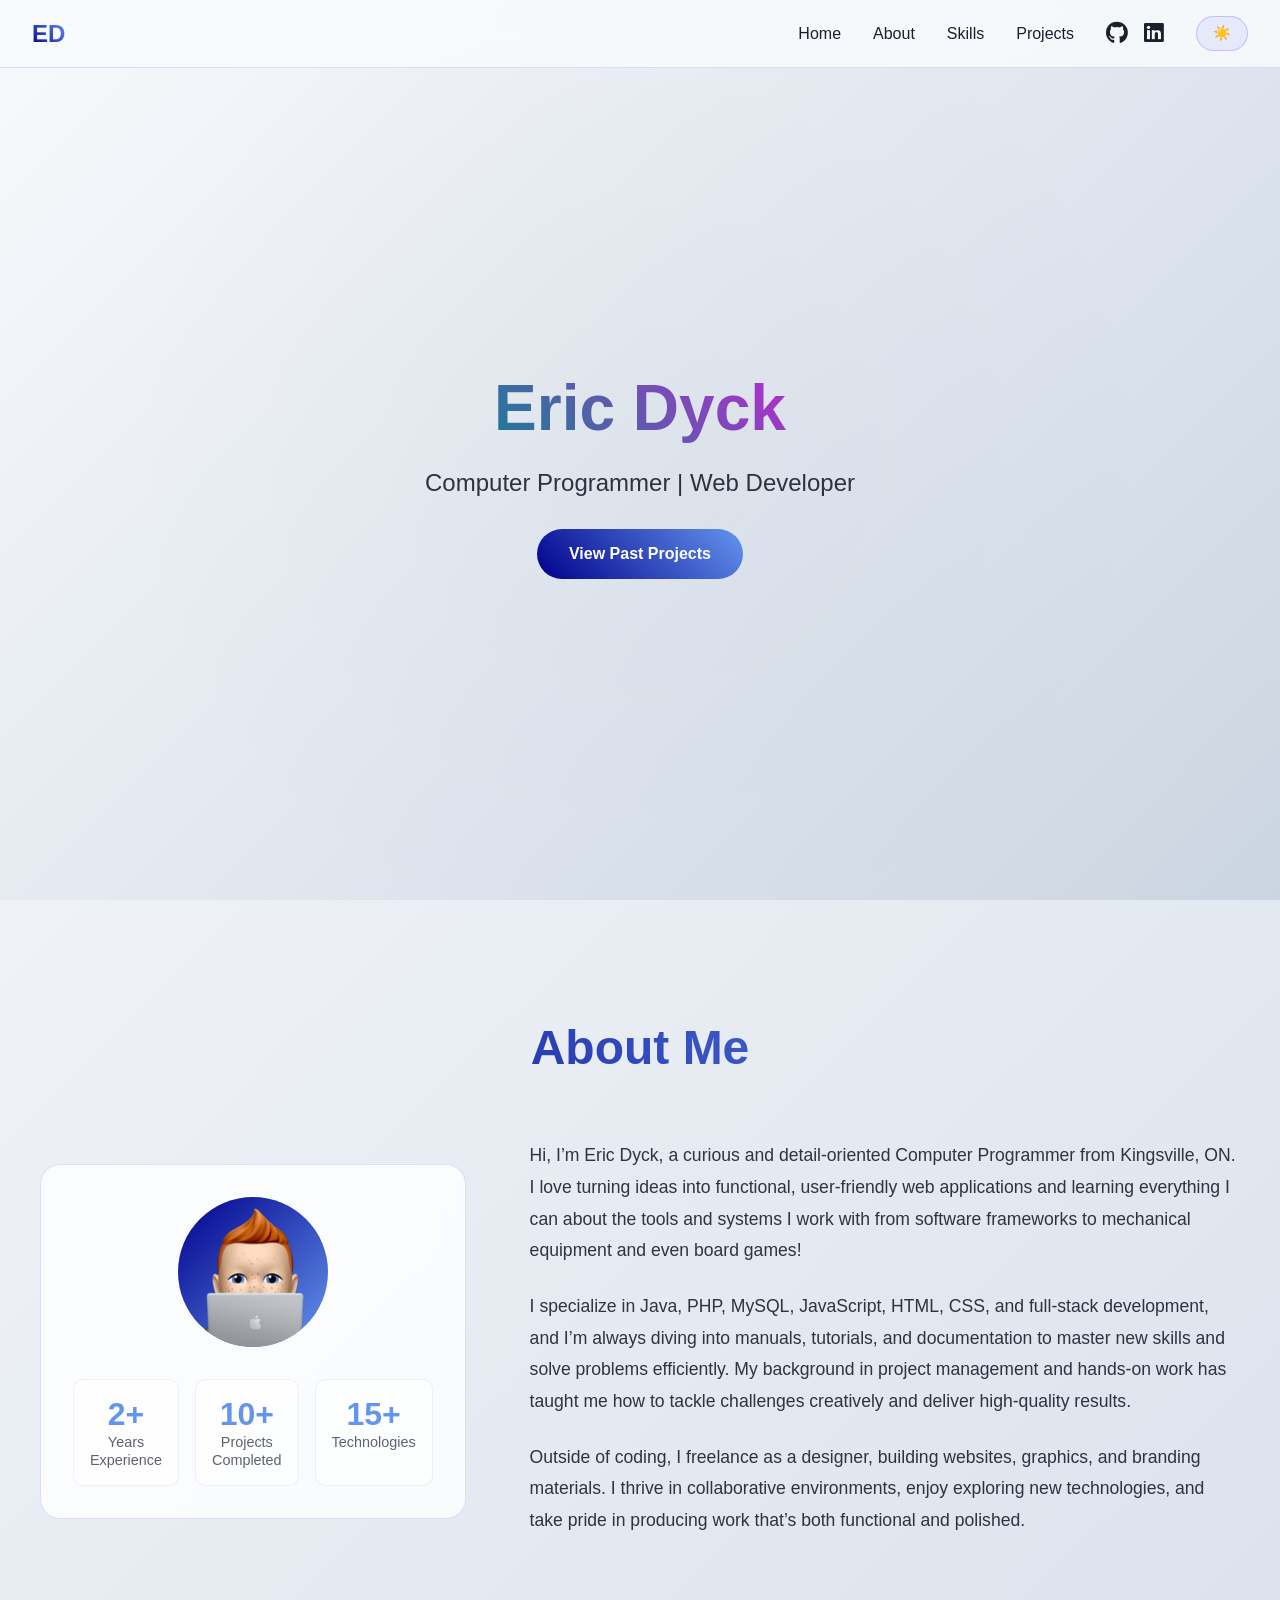
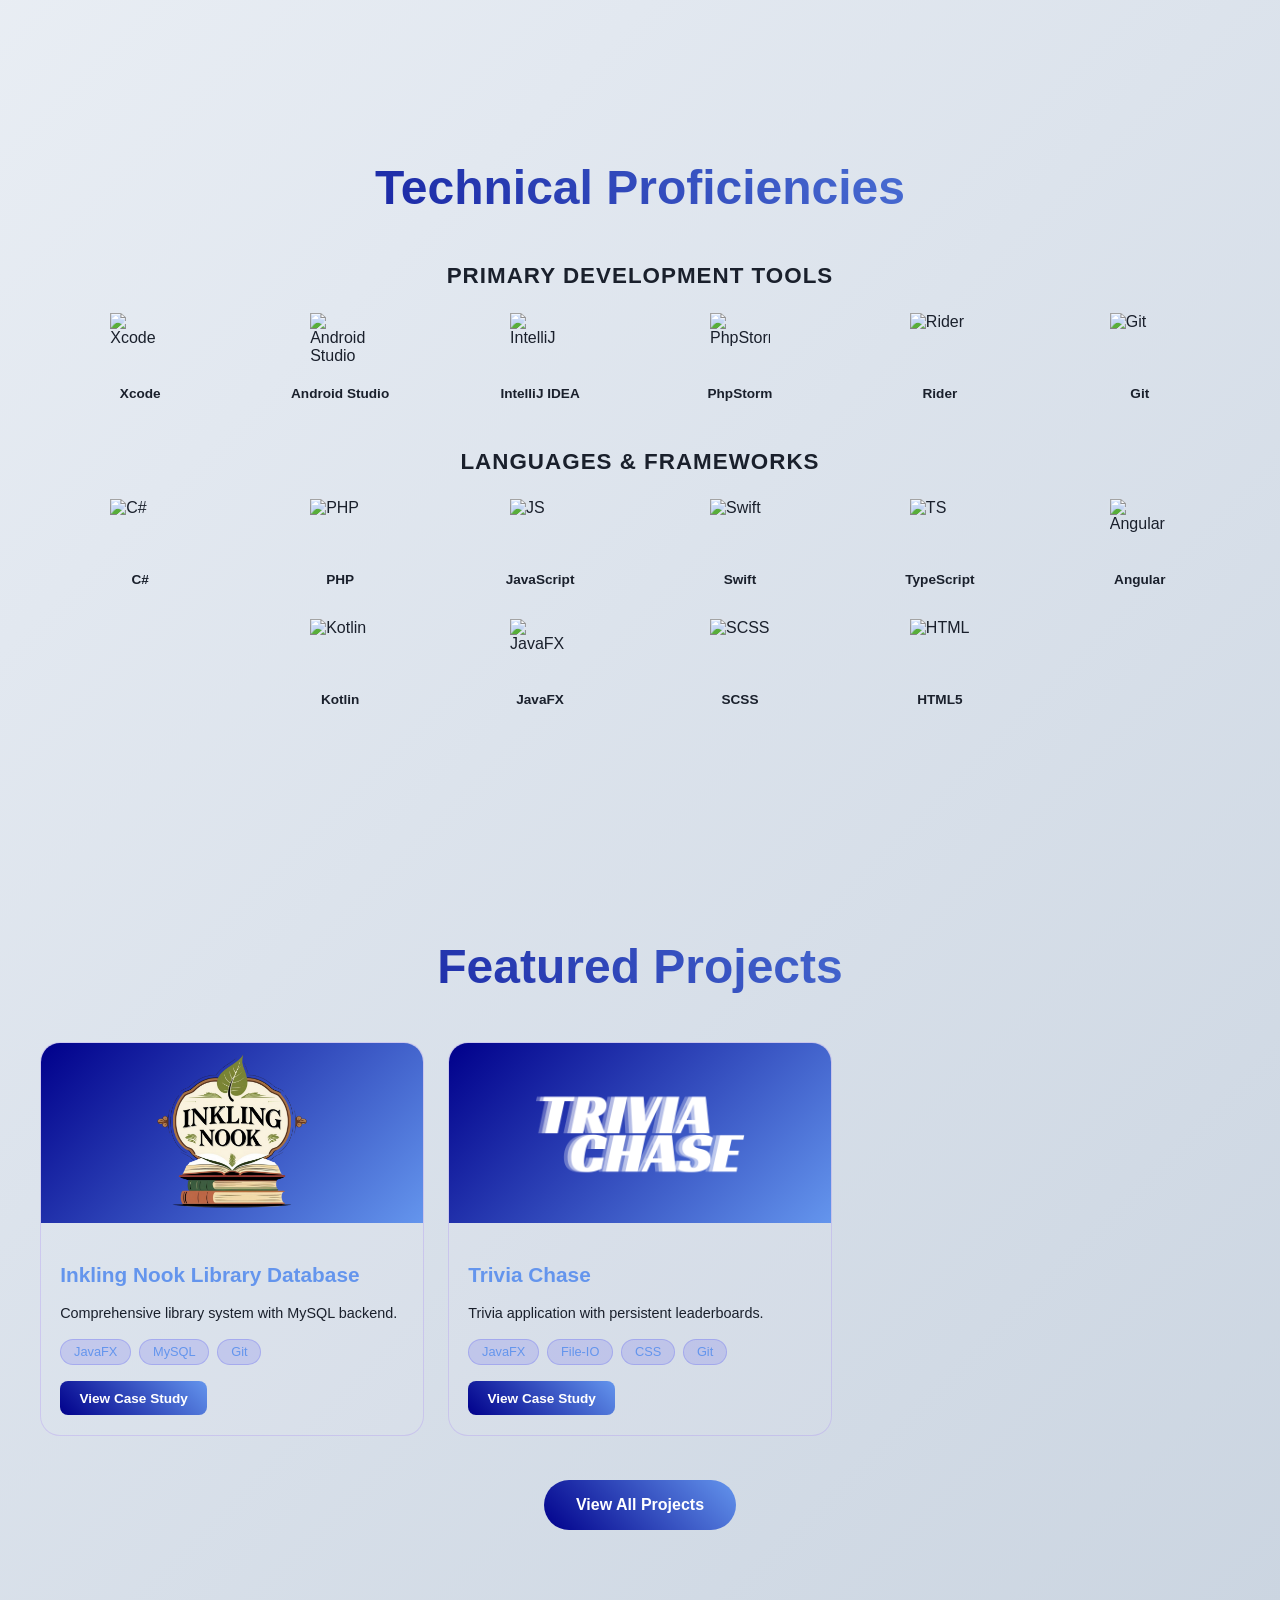
==== commit 7f7d5522: "Updated websit with new pages" ====
--- a/index.html
+++ b/index.html
@@ -13,32 +13,40 @@
     <div class="nav-content">
         <div class="logo">ED</div>
 
-        <button class="mobile-menu-btn">
-            ☰
-        </button>
-
         <div class="nav-right">
             <ul class="nav-links">
                 <li><a href="#home">Home</a></li>
                 <li><a href="#about">About</a></li>
                 <li><a href="#skills">Skills</a></li>
-                <li><a href="#projects">Projects</a></li>
-                <li><a href="#contact">Social</a></li>
+                <li><a href="projects.html">Projects</a></li>
             </ul>
+
+            <div class="contact-icons">
+                <a href="https://github.com/eDyck77" target="_blank" class="icon github">
+                    <i class="fab fa-github"></i>
+                </a>
+
+                <a href="https://linkedin.com/in/edyck" target="_blank" class="icon linkedin">
+                    <i class="fab fa-linkedin"></i>
+                </a>
+            </div>
+
             <button class="theme-toggle" onclick="toggleTheme()">
                 <span id="theme-icon">🌙</span>
             </button>
+            <button class="mobile-menu-btn">
+                ☰
+            </button>
         </div>
     </div>
 </nav>
 
 <!-- Hero Section -->
 <section id="home" class="hero">
-    <div class="particles"></div>
     <div class="hero-content">
         <h1>Eric Dyck</h1>
-        <p>Computer Programmer</p>
-        <a href="#projects" class="cta-button">View My Work</a>
+        <p>Computer Programmer | Web Developer</p>
+        <a href="projects.html" class="cta-button">View Past Projects</a>
     </div>
 </section>
 
@@ -84,23 +92,30 @@
 <!-- Skills Section -->
 <section id="skills" class="section">
     <div class="container">
-        <h2 class="section-title">Skills & Expertise</h2>
-        <div class="skills-grid">
-            <div class="skill-card">
-                <span class="skill-icon">⚛️</span>
-                <h3>Frontend Development</h3>
-                <p>HTML5, JavaScript, TypeScript, Next.js, Angular, and modern CSS frameworks for creating responsive and interactive user interfaces.</p>
-            </div>
-            <div class="skill-card">
-                <span class="skill-icon">🚀</span>
-                <h3>Backend Development</h3>
-                <p>Node.js, Java, MySQL, JavaFX, PHP, and C# for for scalable server-side applications.</p>
-            </div>
-            <div class="skill-card">
-                <span class="skill-icon">📱</span>
-                <h3>Mobile Development</h3>
-                <p>Xcode, Swift, Android Studio, Kotlin, gradle and android emulator for cross-platform mobile applications with native performance.</p>
-            </div>
+        <h2 class="section-title">Technical Proficiencies</h2>
+
+        <h3 class="skills-subtitle">Primary Development Tools</h3>
+        <div class="skills-flex-container">
+            <div class="icon-box"><img src="https://cdn.jsdelivr.net/gh/devicons/devicon/icons/xcode/xcode-original.svg" alt="Xcode"><span>Xcode</span></div>
+            <div class="icon-box"><img src="https://cdn.jsdelivr.net/gh/devicons/devicon/icons/androidstudio/androidstudio-original.svg" alt="Android Studio"><span>Android Studio</span></div>
+            <div class="icon-box"><img src="https://cdn.jsdelivr.net/gh/devicons/devicon/icons/intellij/intellij-original.svg" alt="IntelliJ"><span>IntelliJ IDEA</span></div>
+            <div class="icon-box"><img src="https://cdn.jsdelivr.net/gh/devicons/devicon/icons/phpstorm/phpstorm-original.svg" alt="PhpStorm"><span>PhpStorm</span></div>
+            <div class="icon-box"><img src="https://raw.githubusercontent.com/devicons/devicon/master/icons/rider/rider-original.svg" alt="Rider"><span>Rider</span></div>
+            <div class="icon-box"><img src="https://cdn.jsdelivr.net/gh/devicons/devicon/icons/git/git-original.svg" alt="Git"><span>Git</span></div>
+        </div>
+
+        <h3 class="skills-subtitle">Languages & Frameworks</h3>
+        <div class="skills-flex-container">
+            <div class="icon-box"><img src="https://cdn.jsdelivr.net/gh/devicons/devicon/icons/csharp/csharp-original.svg" alt="C#"><span>C#</span></div>
+            <div class="icon-box"><img src="https://cdn.jsdelivr.net/gh/devicons/devicon/icons/php/php-original.svg" alt="PHP"><span>PHP</span></div>
+            <div class="icon-box"><img src="https://cdn.jsdelivr.net/gh/devicons/devicon/icons/javascript/javascript-original.svg" alt="JS"><span>JavaScript</span></div>
+            <div class="icon-box"><img src="https://cdn.jsdelivr.net/gh/devicons/devicon/icons/swift/swift-original.svg" alt="Swift"><span>Swift</span></div>
+            <div class="icon-box"><img src="https://cdn.jsdelivr.net/gh/devicons/devicon/icons/typescript/typescript-original.svg" alt="TS"><span>TypeScript</span></div>
+            <div class="icon-box"><img src="https://cdn.jsdelivr.net/gh/devicons/devicon/icons/angularjs/angularjs-original.svg" alt="Angular"><span>Angular</span></div>
+            <div class="icon-box"><img src="https://cdn.jsdelivr.net/gh/devicons/devicon/icons/kotlin/kotlin-original.svg" alt="Kotlin"><span>Kotlin</span></div>
+            <div class="icon-box"><img src="https://cdn.jsdelivr.net/gh/devicons/devicon/icons/java/java-original.svg" alt="JavaFX"><span>JavaFX</span></div>
+            <div class="icon-box"><img src="https://cdn.jsdelivr.net/gh/devicons/devicon/icons/sass/sass-original.svg" alt="SCSS"><span>SCSS</span></div>
+            <div class="icon-box"><img src="https://cdn.jsdelivr.net/gh/devicons/devicon/icons/html5/html5-original.svg" alt="HTML"><span>HTML5</span></div>
         </div>
     </div>
 </section>
@@ -110,49 +125,10 @@
     <div class="container">
         <h2 class="section-title">Featured Projects</h2>
         <div class="projects-grid">
-            <div class="project-card">
-                <div class="project-image"><img src="Images/inklingNookLogo.png" alt="Inkling Nook Logo"></div>
-                <div class="project-content">
-                    <h3>Inkling Nook Library Database</h3>
-                    <p>A comprehensive, integrated library database that manages books and customers seamlessly, delivering an efficient and easy-to-use system for any library.</p>
-                    <div class="project-tags">
-                        <span class="tag">JavaFX</span>
-                        <span class="tag">PHP</span>
-                        <span class="tag">MySQL</span>
-                        <span class="tag">CSS</span>
-                        <span class="tag">IntelliJ</span>
-                        <span class="tag">Gradle</span>
-                    </div>
-                </div>
-            </div>
-            <div class="project-card">
-                <div class="project-image"><img src="Images/TRIVIA.png" alt="Trivia Chase Logo"></div>
-                <div class="project-content">
-                    <h3>Trivia Chase Game</h3>
-                    <p>A fast-paced trivia game where players compete to climb the leaderboard, test their knowledge, and claim the top score. Perfect for quick challenges, friendly competition, and showing off your trivia skills.</p>
-                    <div class="project-tags">
-                        <span class="tag">Java</span>
-                        <span class="tag">JavaFX</span>
-                        <span class="tag">IntelliJ</span>
-                        <span class="tag">Gradle</span>
-                    </div>
-                </div>
-            </div>
-            <div class="project-card">
-                <div class="project-image"><img src="Images/RGCLogo.png" alt="RGC Group Logo"></div>
-                <div class="project-content">
-                    <h3>RGC Group Website</h3>
-                    <p>A professional, informative website that clearly presents the company’s mission, services, and values, helping visitors understand what the business does and how it can meet their needs.</p>
-                    <div class="project-tags">
-                        <span class="tag">HTML</span>
-                        <span class="tag">JavaScript</span>
-                        <span class="tag">PHP Mail</span>
-                        <span class="tag">CSS</span>
-                        <span class="tag">Host</span>
-                        <span class="tag">Domain</span>
-                    </div>
-                </div>
-            </div>
+            <div class="project-card">...</div> <div class="project-card">...</div>
+            <div class="project-card">...</div>
+        </div>
+        <div class="projects-grid">
         </div>
         <!-- Project Preview Section -->
         <div id="project-preview" class="project-preview hidden">
@@ -161,55 +137,28 @@
     </div>
 </section>
 
-<!-- Contact Section -->
-<section id="contact" class="section">
-    <div class="container">
-        <h2 class="section-title">Get In Touch</h2>
-
-        <div class="contact-icons">
-            <a href="https://github.com/eDyck77" target="_blank" class="icon github">
-                <i class="fab fa-github"></i>
-            </a>
-
-            <a href="https://linkedin.com/in/edyck" target="_blank" class="icon linkedin">
-                <i class="fab fa-linkedin"></i>
-            </a>
-        </div>
-    </div>
-</section>
-
+<script src="projects-data.js"></script>
 <script>
     // Theme toggle functionality
+    function initTheme() {
+        const savedTheme = localStorage.getItem('theme');
+        if (savedTheme) {
+            document.body.classList.toggle('light-mode', savedTheme === 'light');
+        } else {
+            // Check System Preference
+            const prefersLight = window.matchMedia('(prefers-color-scheme: light)').matches;
+            document.body.classList.toggle('light-mode', prefersLight);
+        }
+        updateIcon();
+    }
     function toggleTheme() {
-        const body = document.body;
-        const themeIcon = document.getElementById('theme-icon');
-        const themeText = document.getElementById('theme-text');
-
-        body.classList.toggle('light-mode');
-
-        if (body.classList.contains('light-mode')) {
-            themeIcon.textContent = '☀️';
-            themeText.textContent = 'Dark';
-            localStorage.setItem('theme', 'light');
-        } else {
-            themeIcon.textContent = '🌙';
-            themeText.textContent = 'Light';
-            localStorage.setItem('theme', 'dark');
-        }
-    }
-
-    // Load saved theme
-    function loadTheme() {
-        const savedTheme = localStorage.getItem('theme');
-        const body = document.body;
-        const themeIcon = document.getElementById('theme-icon');
-        const themeText = document.getElementById('theme-text');
-
-        if (savedTheme === 'light') {
-            body.classList.add('light-mode');
-            themeIcon.textContent = '☀️';
-            themeText.textContent = 'Dark';
-        }
+        document.body.classList.toggle('light-mode');
+        localStorage.setItem('theme', document.body.classList.contains('light-mode') ? 'light' : 'dark');
+        updateIcon();
+    }
+    function updateIcon() {
+        const icon = document.getElementById('theme-icon');
+        icon.textContent = document.body.classList.contains('light-mode') ? '☀️' : '🌙';
     }
 
     // Smooth scrolling for navigation links
@@ -244,30 +193,20 @@
         observer.observe(section);
     });
 
-    // Create floating particles
-    function createParticles() {
-        const particlesContainer = document.querySelector('.particles');
-        const particleCount = 50;
-
-        for (let i = 0; i < particleCount; i++) {
-            const particle = document.createElement('div');
-            particle.className = 'particle';
-            particle.style.left = Math.random() * 100 + '%';
-            particle.style.top = Math.random() * 100 + '%';
-            particle.style.animationDelay = Math.random() * 6 + 's';
-            particle.style.animationDuration = (Math.random() * 3 + 3) + 's';
-
-            // Random colors
-            const colors = ['#00ffff', '#ff00ff', '#ffff00'];
-            particle.style.background = colors[Math.floor(Math.random() * colors.length)];
-
-            particlesContainer.appendChild(particle);
-        }
-    }
-
     // Initialize
-    loadTheme();
-    createParticles();
+    window.onload = () => {
+        initTheme();
+        renderHomeProjects();
+
+        // Section Visibility Observer
+        const observer = new IntersectionObserver((entries) => {
+            entries.forEach(entry => {
+                if (entry.isIntersecting) entry.target.classList.add('visible');
+            });
+        }, { threshold: 0.1 });
+
+        document.querySelectorAll('.section').forEach(s => observer.observe(s));
+    };
 
     // Navbar background on scroll
     window.addEventListener('scroll', () => {
@@ -281,41 +220,32 @@
         }
     });
     // Project Preview Logic
-    const projectCards = document.querySelectorAll('.project-card');
-    const previewSection = document.getElementById('project-preview');
-    const previewImage = document.getElementById('preview-image');
-
-    // Map each project to its preview image
-    const projectImages = {
-        "Inkling Nook Library Database": "Images/inklingNookDatabase.png",
-        "Trivia Chase Game": "Images/TriviaPreview.png",
-        "RGC Group Website": "Images/RGCPreview.png"
-    };
-
-    projectCards.forEach(card => {
-        card.addEventListener('click', () => {
-            const projectTitle = card.querySelector('h3').textContent;
-            const imgSrc = projectImages[projectTitle];
-
-            if (imgSrc) {
-                previewImage.src = imgSrc;
-                previewSection.classList.remove('hidden');
-
-                // Trigger animation
-                requestAnimationFrame(() => {
-                    previewSection.classList.add('visible');
-                });
-
-                // Smooth scroll with offset
-                const topOffset = previewSection.getBoundingClientRect().top + window.pageYOffset - 100;
-
-                window.scrollTo({
-                    top: topOffset,
-                    behavior: "smooth"
-                });
-            }
-        });
-    });
+    function renderHomeProjects() {
+        const container = document.querySelector('.projects-grid');
+        const featured = allProjects.filter(p => p.featured);
+
+        container.innerHTML = featured.map(p => `
+        <div class="project-card">
+            <div class="project-image"><img src="${p.image}" alt="${p.title}"></div>
+            <div class="project-content">
+                <h3>${p.title}</h3>
+                <p>${p.shortDesc}</p>
+                <div class="project-tags">
+                    ${p.tags.map(tag => `<span class="tag">${tag}</span>`).join('')}
+                </div>
+                <a href="project-detail.html?id=${p.id}" class="cta-button small">View Case Study</a>
+            </div>
+        </div>
+    `).join('');
+
+        // Wrap the button in a container for proper spacing
+        const btnContainer = document.createElement('div');
+        btnContainer.className = 'center-btn-container';
+        btnContainer.innerHTML = `<a href="projects.html" class="cta-button">View All Projects</a>`;
+
+        // Use container.parentElement so it's outside the grid but inside the section
+        container.parentElement.appendChild(btnContainer);
+    }
     const menuBtn = document.querySelector('.mobile-menu-btn');
     const navLinks = document.querySelector('.nav-links');
 
--- a/Stylesheet.css
+++ b/Stylesheet.css
@@ -179,12 +179,6 @@
     animation: glow 2s ease-in-out infinite alternate;
 }
 
-body.light-mode .hero h1 {
-    background: linear-gradient(45deg, darkblue, cornflowerblue, #f59e0b);
-    -webkit-background-clip: text;
-    -webkit-text-fill-color: transparent;
-    background-clip: text;
-}
 
 .hero p {
     font-size: 1.5rem;
@@ -234,29 +228,6 @@
     left: 100%;
 }
 
-/* Floating particles */
-.particles {
-    position: absolute;
-    top: 0;
-    left: 0;
-    width: 100%;
-    height: 100%;
-    pointer-events: none;
-}
-
-.particle {
-    position: absolute;
-    width: 4px;
-    height: 4px;
-    background: #00ffff;
-    border-radius: 50%;
-    animation: float 6s ease-in-out infinite;
-}
-
-body.light-mode .particle {
-    background: darkblue;
-}
-
 /* Sections */
 .section {
     padding: 5rem 0;
@@ -295,6 +266,14 @@
     gap: 4rem;
     align-items: center;
     margin-top: 2rem;
+}
+/* Tablet and Mobile Adjustment */
+@media (max-width: 1024px) {
+    .about-content {
+        grid-template-columns: 1fr; /* Stacks the card on top of text */
+        gap: 2rem;
+        text-align: center; /* Centers text for a cleaner look when stacked */
+    }
 }
 
 .about-image {
@@ -429,8 +408,8 @@
 /* Skills Grid */
 .skills-grid {
     display: grid;
-    grid-template-columns: repeat(auto-fit, minmax(300px, 1fr));
-    gap: 2rem;
+    grid-template-columns: repeat(4, 1fr);
+    gap: 1.5rem;
     margin-top: 2rem;
 }
 
@@ -438,11 +417,12 @@
     background: rgba(255, 255, 255, 0.05);
     border: 1px solid rgba(0, 255, 255, 0.2);
     border-radius: 20px;
-    padding: 2rem;
+    padding: 1.5rem;
     backdrop-filter: blur(10px);
     transition: all 0.3s ease;
     position: relative;
     overflow: hidden;
+    text-align: center;
 }
 
 body.light-mode .skill-card {
@@ -500,32 +480,62 @@
 /* Projects Grid */
 .projects-grid {
     display: grid;
-    grid-template-columns: repeat(auto-fit, minmax(350px, 1fr));
-    gap: 2rem;
-    margin-top: 2rem;
-    justify-items: center;
+    grid-template-columns: repeat(3, 1fr);
+    gap: 1.5rem;
+    margin-bottom: 1rem;
 }
 
 .project-card {
     background: rgba(255, 255, 255, 0.05);
-    border: 1px solid rgba(255, 0, 255, 0.2);
+    border: 1px solid cornflowerblue;
     border-radius: 20px;
     overflow: hidden;
     transition: all 0.3s ease;
-    position: relative;
+    display: flex;
+    flex-direction: column;
+}
+
+.project-image {
     width: 100%;
-    max-width: 400px; /* limit card width */
-}
+    height: 180px;
+    display: flex;
+    align-items: center;
+    justify-content: center;
+    background: linear-gradient(135deg, darkblue, cornflowerblue);
+    overflow: hidden;
+}
+
+.project-image img {
+    width: 100%; height: 100%; object-fit: contain; padding: 10px;
+}
+
+.project-content {
+    padding: 1.2rem;
+    flex-grow: 1;
+    display: flex;
+    flex-direction: column;
+    align-items: flex-start; /* FIX: Prevents button from stretching */
+}
+.project-content h3 { font-size: 1.3rem; margin-bottom: 0.1rem; }
+
+.project-content p {
+    font-size: 0.9rem;
+    line-height: 1.5;
+    display: -webkit-box;
+    -webkit-line-clamp: 3; /* Keeps text height consistent */
+    -webkit-box-orient: vertical;
+    overflow: hidden;
+}
+
 
 body.light-mode .project-card {
-    background: rgba(255, 255, 255, 0.8);
     border: 1px solid rgba(139, 92, 246, 0.2);
 }
 
 .project-card:hover {
     transform: scale(1.05);
-    border-color: #ff00ff;
-    box-shadow: 0 20px 40px rgba(255, 0, 255, 0.2);
+    border-color: cornflowerblue;
+    box-shadow: 0 20px 40px darkblue;
 }
 
 body.light-mode .project-card:hover {
@@ -533,38 +543,10 @@
     box-shadow: 0 20px 40px rgba(139, 92, 246, 0.2);
 }
 
-/* Project Image */
-.project-image {
-    width: 100%;
-    height: auto;
-    display: flex;
-    align-items: center;
-    justify-content: center;
-    background: linear-gradient(135deg, #00ffff, #ff00ff);
-}
-
 body.light-mode .project-image {
     background: linear-gradient(135deg, darkblue, cornflowerblue);
 }
 
-.project-image img {
-    width: 100%;
-    height: auto;
-    display: block;
-    object-fit: cover;
-}
-
-/* Project Content */
-.project-content {
-    padding: 1.5rem;
-}
-
-.project-content h3 {
-    font-size: 1.5rem;
-    margin-bottom: 1rem;
-    color: #ff00ff;
-}
-
 body.light-mode .project-content h3 {
     color: cornflowerblue;
 }
@@ -572,7 +554,7 @@
 .project-tags {
     display: flex;
     gap: 0.5rem;
-    margin-top: 1rem;
+    margin-bottom: 1rem;
     flex-wrap: wrap;
 }
 
@@ -616,53 +598,47 @@
     opacity: 1;
     transform: translateY(0px);
 }
+/* --- 2. TABLET FIX (1024px) --- */
+@media (max-width: 1024px) {
+    .projects-grid {
+        grid-template-columns: repeat(2, 1fr); /* 2 across on tablets */
+    }
+    .project-image {
+        height: 200px; /* Slightly taller for tablet view */
+    }
+}
 
 /* Mobile Styling */
 @media (max-width: 768px) {
 
     /* Projects Grid */
+    /* 1. Force 3 columns on desktop to keep cards slim */
     .projects-grid {
-        grid-template-columns: 1fr;
-        gap: 1.5rem; /* slightly smaller gap for mobile */
-        padding: 0 10px;
-        justify-items: center;
-    }
-
-    /* Project Card */
+        display: grid;
+        grid-template-columns: repeat(3, 1fr);
+        gap: 1.5rem;
+        margin-bottom: 1.5rem; /* Reduced margin to pull 'View All' up */
+    }
+
+    /* 2. Compact Card Styling */
     .project-card {
-        width: 100%;
-        max-width: 100%;
-        border-radius: 15px;
-        margin: 0 auto; /* center card */
-        box-shadow: none; /* optional: reduce heavy shadows on mobile */
-        transition: transform 0.3s ease;
-    }
-
-    /* Project Image */
-    .project-image {
-        width: 100%;
-        height: auto;
-        font-size: 2rem; /* scale down icons */
-        display: flex;
-        align-items: center;
-        justify-content: center;
-    }
-
-    .project-image img {
-        width: 100%;
-        height: auto;
-        object-fit: cover;
-        border-radius: 15px 15px 0 0; /* rounded top corners */
-    }
-
-    /* Project Content */
-    .project-content {
-        padding: 1rem 1rem 1.5rem 1rem; /* compact padding */
-    }
-
-    .project-content h3 {
-        font-size: 1.3rem;
-        margin-bottom: 0.75rem;
+        background: rgba(255, 255, 255, 0.05) !important;
+        border: 1px solid rgba(0, 255, 255, 0.3);
+    }
+
+    /* 5. Responsive Breakpoints */
+    @media (max-width: 768px) {
+        .projects-grid {
+            grid-template-columns: 1fr; /* 1 across on mobile */
+        }
+        .project-image {
+            height: 300px; /* Slightly taller on mobile for impact */
+        }
+        .project-image img {
+            width: 95%; /* Shrinks it slightly so it looks floating and professional */
+            height: 95%;
+            padding: 5px;
+        }
     }
 
     .project-tags {
@@ -687,9 +663,8 @@
 /* Contact Icons Section */
 .contact-icons {
     display: flex;
-    justify-content: center;
-    gap: 50px;
-    margin-top: 40px;
+    align-items: center;
+    gap: 1rem;
 }
 
 .contact-icon {
@@ -697,14 +672,6 @@
     flex-direction: column;
     align-items: center;
     text-decoration: none;
-}
-
-.contact-icon img {
-    width: 120px;
-    height: 120px;
-    object-fit: contain;
-    filter: drop-shadow(0 0 6px rgba(0, 255, 255, 0.4));
-    transition: transform 0.25s ease, filter 0.25s ease;
 }
 
 .contact-icon span {
@@ -714,49 +681,24 @@
     font-weight: 600;
 }
 
-/* Hover Effects */
-.contact-icon:hover img {
-    transform: scale(1.1);
-    filter: drop-shadow(0 0 12px rgba(255, 0, 255, 0.6));
-}
-
 .icon {
-    font-size: 80px;
+    font-size: 1.4rem;
     color: white;
     text-decoration: none;
-    transition: transform 0.3s;
-    animation: pulse 2s infinite;
-}
-
-/* GitHub Glow */
-.github {
-    text-shadow: 0px 0px 15px #ffffffaa;
-}
-
-/* LinkedIn Glow */
-.linkedin {
-    text-shadow: 0px 0px 15px #00a5ffff;
-}
-
-/* Pulse Animation */
-@keyframes pulse {
-    0% { transform: scale(1); }
-    50% { transform: scale(1.15); }
-    100% { transform: scale(1); }
-}
+}
+
 
 /* Hover Boost */
 .icon:hover {
-    transform: scale(1.25);
-    text-shadow: 0px 0px 25px currentColor;
-    transition: 0.2s ease;
+    transform: none !important;
 }
 
 /* Mobile Styling */
 @media (max-width: 768px) {
     .contact-icons {
-        flex-direction: column;
-        gap: 30px;
+       display: flex;
+        flex-direction: row;
+        gap: 0.8rem;
         align-items: center;
     }
 
@@ -784,23 +726,42 @@
 
 @keyframes glow {
     from {
-        text-shadow: 0 0 20px rgba(0, 255, 255, 0.5);
+        text-shadow: 0 0 20px rgba(0, 255, 255, 0.4);
     }
     to {
-        text-shadow: 0 0 30px rgba(255, 0, 255, 0.8);
+        text-shadow: 0 0 30px rgba(255, 0, 255, 0.6);
     }
 }
 
 body.light-mode .hero h1 {
+    background: linear-gradient(45deg, #008b8b, #c026d3, #d97706);
+    background-size: 200% auto;
+    -webkit-background-clip: text;
+    -webkit-text-fill-color: transparent;
+    background-clip: text;
     animation: glowLight 2s ease-in-out infinite alternate;
 }
-
+body.light-mode .hero {
+    /* This adds a very faint radial shadow in the center of the hero
+       to make the white less 'blinding' behind your name */
+    background: radial-gradient(circle, rgba(0,0,0,0.02) 0%, transparent 70%),
+    linear-gradient(135deg, #f8fafc 0%, #e2e8f0 50%, #cbd5e1 100%);
+}
+@keyframes gradientMove {
+    0% { background-position: 0% center; }
+    100% { background-position: 200% center; }
+}
 @keyframes glowLight {
     from {
-        text-shadow: 0 0 20px rgba(99, 102, 241, 0.5);
+        /* A mix of a subtle outline and a soft glow */
+        text-shadow: 0 0 2px rgba(0, 0, 0, 0.1),
+        0 0 10px rgba(0, 122, 122, 0.2);
     }
     to {
-        text-shadow: 0 0 30px rgba(139, 92, 246, 0.8);
+        /* Increased spread and opacity for the 'bright' phase */
+        text-shadow: 0 0 3px rgba(0, 0, 0, 0.15),
+        0 0 25px rgba(162, 28, 175, 0.5),
+        0 0 10px rgba(162, 28, 175, 0.3);
     }
 }
 
@@ -814,7 +775,11 @@
         opacity: 0.5;
     }
 }
-
+@media (max-width: 1024px) {
+    .skills-grid {
+        grid-template-columns: repeat(2, 1fr);
+    }
+}
 /* Responsive */
 @media (max-width: 768px) {
     .hero h1 {
@@ -860,6 +825,12 @@
     background: rgba(99, 102, 241, 0.15);
     border: 1px solid rgba(99, 102, 241, 0.3);
     color: #1a202c;
+}
+body.light-mode .icon {
+    color: #1a202c;
+}
+body.light-mode .icon:hover {
+    color: #6366f1;
 }
 
 /* Mobile Dropdown */
@@ -896,3 +867,258 @@
     from { opacity: 0; transform: translateY(-10px); }
     to { opacity: 1; transform: translateY(0); }
 }
+
+.skills-subtitle {
+    text-align: center;
+    margin: 3rem 0 1.5rem;
+    font-size: 1.4rem;
+    color: var(#00ffff);
+    text-transform: uppercase;
+    letter-spacing: 1px;
+}
+
+.skills-flex-container {
+    display: flex;
+    flex-wrap: wrap;
+    justify-content: center;
+    gap: 2rem;
+    margin-bottom: 2rem;
+}
+
+.icon-box {
+    display: flex;
+    flex-direction: column;
+    align-items: center;
+    width: calc(16.66% - 2rem); /* 6 across on desktop */
+    min-width: 100px;
+}
+
+.icon-box img {
+    width: 60px;
+    height: 60px;
+    margin-bottom: 0.8rem;
+    filter: drop-shadow(0 0 5px rgba(255, 255, 255, 0.1));
+}
+
+.icon-box span {
+    font-size: 0.85rem;
+    font-weight: 600;
+    color: var(--text-color);
+    text-align: center;
+}
+
+/* TABLET & MOBILE FIX (Lined up evenly 3 per row) */
+@media (max-width: 768px) {
+    .icon-box {
+        width: calc(33.33% - 2rem); /* Exactly 3 per row */
+    }
+
+    .icon-box img {
+        width: 50px;
+        height: 50px;
+    }
+}
+
+@media (max-width: 480px) {
+    .skills-flex-container {
+        gap: 1rem;
+    }
+    .icon-box {
+        width: calc(33.33% - 1rem); /* Maintain 3 across even on small screens */
+    }
+}
+/* --- BUTTON SPACING FIX --- */
+.cta-button.small {
+    padding: 0.6rem 1.2rem;
+    font-size: 0.85rem;
+    margin-top: auto; /* Pushes button to the bottom of the card */
+    border-radius: 8px;
+}
+
+.center-btn-container {
+    width: 100%;
+    text-align: center;
+    margin-top: -5rem;
+}
+/* Specific Spacing for Projects and Detail Pages */
+.projects-page .section,
+.detail-page .section {
+    padding-top: 100px; /* Reduced from 120px to pull content up */
+}
+
+/* Tighten space specifically for the main titles on these pages */
+.projects-page .section-title,
+.detail-page .section-title {
+    margin-top: 0;
+    margin-bottom: 1.5rem; /* Reduced from 3rem to pull the grid/image up */
+}
+
+/* Ensure the detail header container doesn't add extra bulk */
+.detail-header {
+    margin-bottom: 1rem;
+}
+
+/* Tablet/Mobile adjustment to keep it tight across devices */
+@media (max-width: 768px) {
+    .projects-page .section,
+    .detail-page .section {
+        padding-top: 70px;
+    }
+    .center-btn-container {
+        width: 100%;
+        text-align: center;
+        margin-top: -5rem;
+    }
+}
+/* --- Desktop Carousel Refinement --- */
+/* --- 1. Fix Stacking & Overflow --- */
+.carousel-slide {
+    display: flex;
+    transition: transform 0.6s cubic-bezier(0.23, 1, 0.32, 1);
+    width: 100%;
+    /* This is critical: it prevents the images from being seen outside their slide */
+}
+
+/* --- 2. Fix Image Sizing --- */
+.slide-wrapper {
+    min-width: 100%;
+    flex-shrink: 0; /* Prevents slides from squishing */
+    height: 650px;
+    display: flex;
+    justify-content: center;
+    align-items: center;
+    background: transparent;
+    padding: 20px; /* Consistent padding on all sides */
+    box-sizing: border-box;
+}
+
+.detail-img {
+    /* These three lines force the image to stay inside the wrapper */
+    max-width: 100%;
+    max-height: 100%;
+    object-fit: contain;
+
+    display: block;
+    border-radius: 8px; /* Optional: rounds the corners of your screenshot */
+    box-shadow: 0 10px 30px rgba(0,0,0,0.3); /* Makes the screenshot "pop" */
+}
+
+/* --- 3. Fix Button Conflict --- */
+.carousel-container {
+    position: relative; /* CRITICAL: This keeps buttons inside the blue box */
+    width: 100%;
+    max-width: 1200px;
+    margin: 0 auto 2.5rem;
+    overflow: hidden;
+    border-radius: 12px;
+    background: linear-gradient(135deg, darkblue, cornflowerblue) !important;
+}
+
+.carousel-container button {
+    position: absolute;
+    top: 50%; /* Moves button to the middle of the height */
+    transform: translateY(-50%); /* Perfectly offsets height for true center */
+    z-index: 15; /* Ensures they stay above the image */
+
+    /* Styling */
+    background: rgba(0, 0, 0, 0.6);
+    backdrop-filter: blur(5px);
+    color: white;
+    border: 1px solid rgba(0, 255, 255, 0.3);
+    width: 50px;
+    height: 50px;
+    border-radius: 50%;
+    cursor: pointer;
+    display: flex;
+    align-items: center;
+    justify-content: center;
+    transition: all 0.3s ease;
+}
+
+.carousel-container button:hover {
+    background: #00ffff;
+    color: #000;
+    border-color: #00ffff;
+    box-shadow: 0 0 15px rgba(0, 255, 255, 0.5);
+}
+
+/* Positioning */
+.prev {
+    left: 20px !important;
+}
+
+.next {
+    right: 20px !important;
+}
+/* --- 4. Responsive Resizing --- */
+@media (max-width: 1024px) {
+    .slide-wrapper { height: 450px; }
+}
+
+@media (max-width: 768px) {
+    .slide-wrapper { height: 350px; padding: 10px; }
+}
+
+/* GitHub Link in Detail Header */
+.github-link-detail {
+    display: inline-flex;
+    align-items: center;
+    gap: 10px;
+    margin-bottom: 1.5rem;
+    color: cyan;
+    text-decoration: none;
+    font-weight: 600;
+    transition: 0.3s;
+}
+.github-link-detail:hover { transform: scale(1.05); text-shadow: 0 0 10px darkcyan; }
+
+body.light-mode .github-link-detail {
+    color: darkblue;
+}
+/* Detail Icons Alignment */
+.detail-icons {
+    justify-content: flex-start !important;
+    gap: 1.5rem;
+    margin-top: 1rem;
+}
+.detail-icons .icon-box {
+    align-items: center;
+    margin: 0;
+}
+/* --- Desktop & General --- */
+.project-image,
+.detail-img-container,
+.carousel-container {
+    width: 100%;
+    /* This ensures it looks the same on the Home page and Detail page */
+    background: linear-gradient(135deg, darkblue, cornflowerblue) !important;
+    overflow: hidden;
+    display: flex;
+    align-items: center;
+    justify-content: center;
+    transition: none; /* Prevents the color from flashing when toggling themes */
+}
+
+.detail-info h3 {
+    margin-top: 1.5rem;
+    color: cyan;
+    font-size: 1.4rem;
+}
+body.light-mode .detail-info h3 {
+    color: darkblue;
+}
+
+.detail-info p {
+    margin-bottom: 1rem;
+    line-height: 1.6;
+}
+
+.detail-info ul {
+    margin-bottom: 1.5rem;
+    padding-left: 1.2rem;
+}
+
+.detail-info li {
+    margin-bottom: 0.5rem;
+    line-height: 1.5;
+}
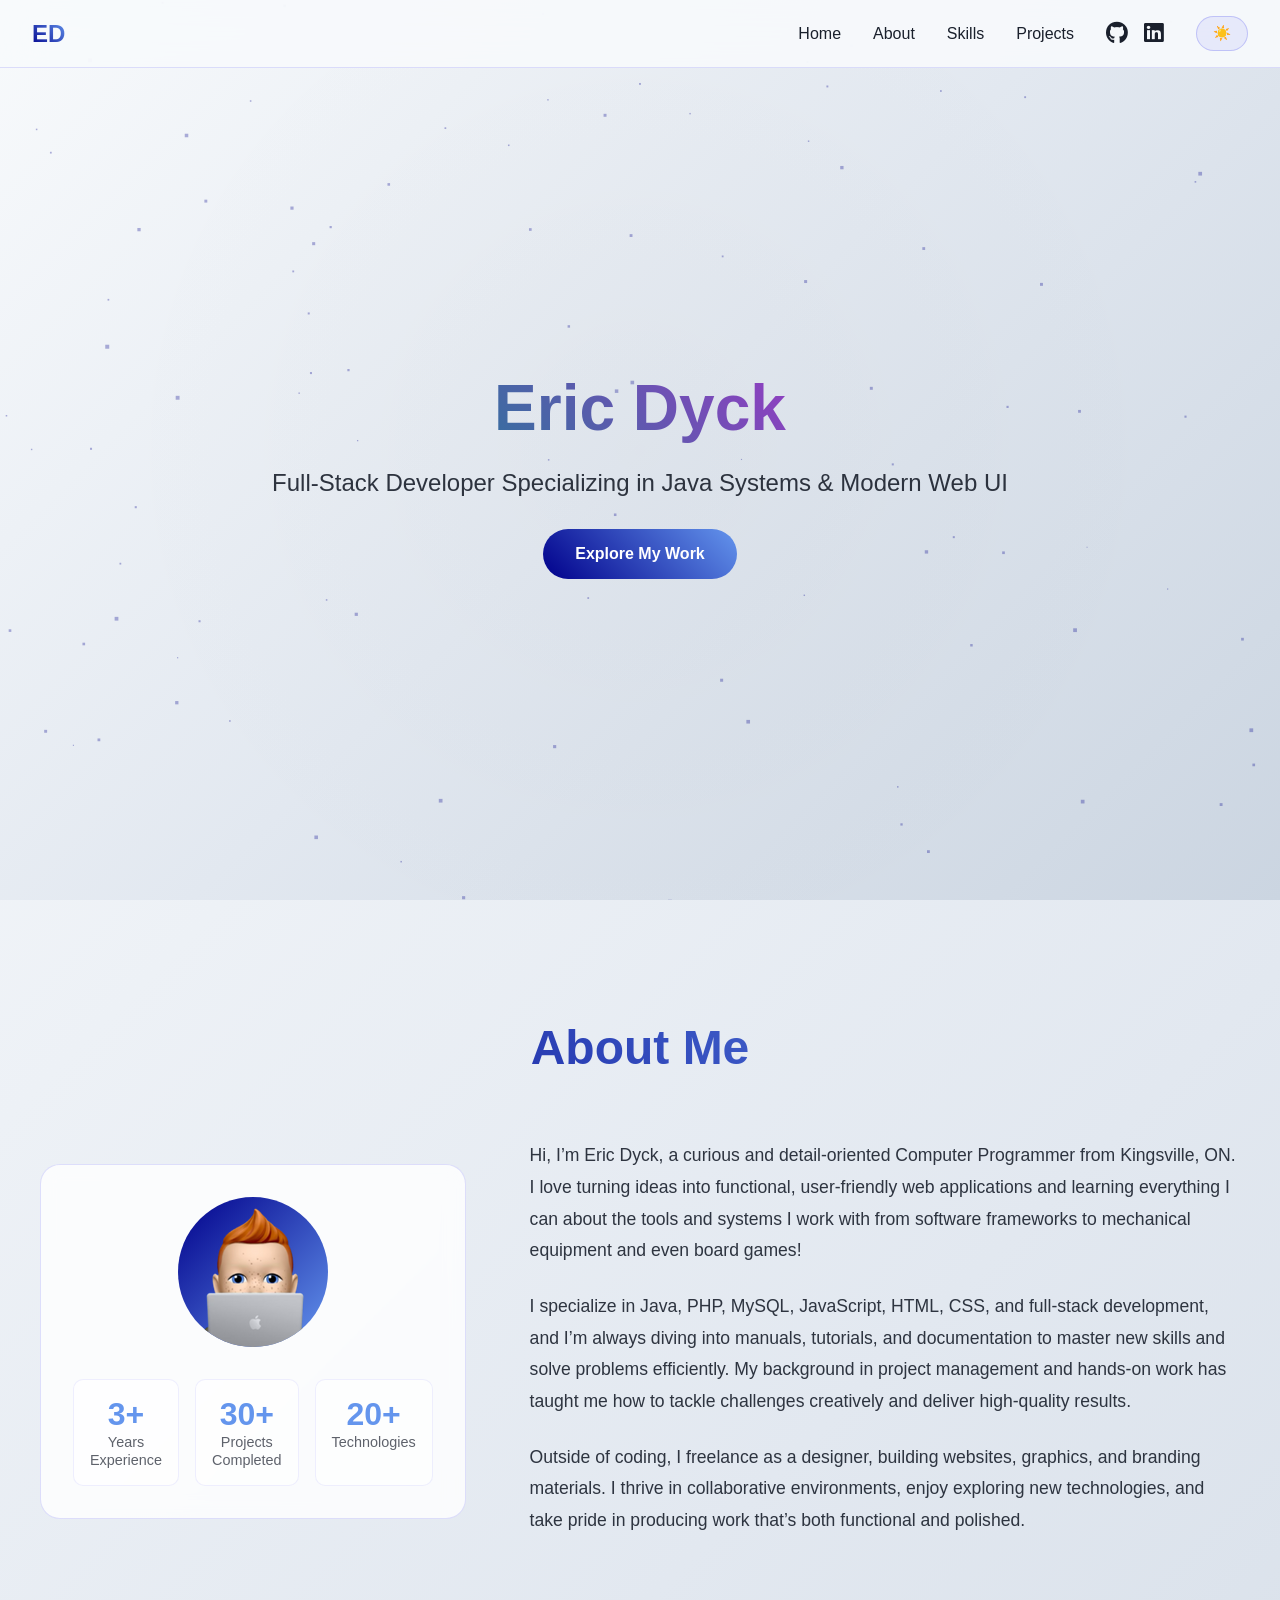
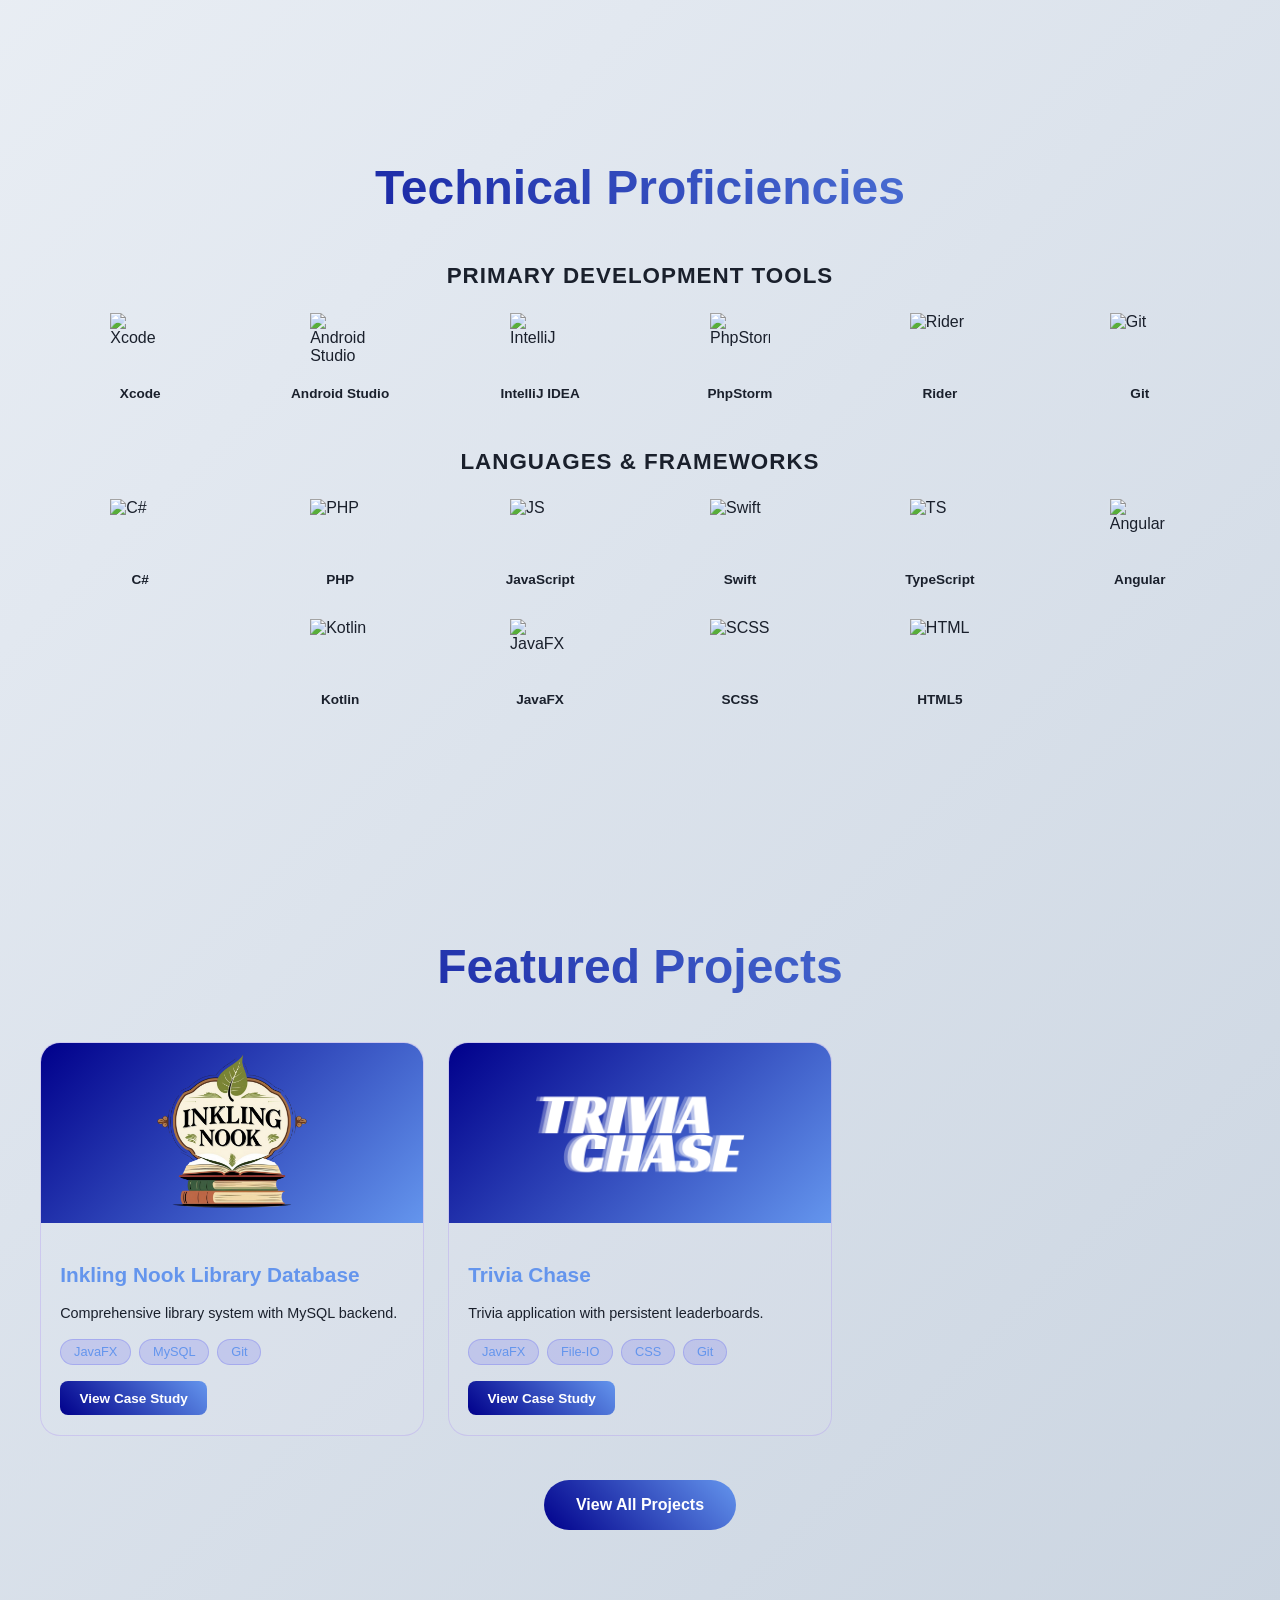
==== commit 836e9346: "Updated some text and included a pixel hero background" ====
--- a/index.html
+++ b/index.html
@@ -4,6 +4,7 @@
     <meta charset="UTF-8">
     <meta name="viewport" content="width=device-width, initial-scale=1.0">
     <title>Eric Dyck - Computer Programmer</title>
+    <link rel="icon" type="image/png" href="Images/Eric Emoji.png">
     <link rel="stylesheet" href="Stylesheet.css">
     <link rel="stylesheet" href="https://cdnjs.cloudflare.com/ajax/libs/font-awesome/6.5.0/css/all.min.css">
 </head>
@@ -43,10 +44,12 @@
 
 <!-- Hero Section -->
 <section id="home" class="hero">
+    <canvas id="hero-canvas"></canvas>
+
     <div class="hero-content">
         <h1>Eric Dyck</h1>
-        <p>Computer Programmer | Web Developer</p>
-        <a href="projects.html" class="cta-button">View Past Projects</a>
+        <p>Full-Stack Developer Specializing in Java Systems & Modern Web UI</p>
+        <a href="projects.html" class="cta-button">Explore My Work</a>
     </div>
 </section>
 
@@ -60,15 +63,15 @@
                     <div class="profile-avatar"><img src="Images/Eric%20Emoji.png" alt="Eric Emoji"></div>
                     <div class="stats-grid">
                         <div class="stat-item">
-                            <span class="stat-number">2+</span>
+                            <span class="stat-number">3+</span>
                             <span class="stat-label">Years Experience</span>
                         </div>
                         <div class="stat-item">
-                            <span class="stat-number">10+</span>
+                            <span class="stat-number">30+</span>
                             <span class="stat-label">Projects Completed</span>
                         </div>
                         <div class="stat-item">
-                            <span class="stat-number">15+</span>
+                            <span class="stat-number">20+</span>
                             <span class="stat-label">Technologies</span>
                         </div>
                     </div>
@@ -197,6 +200,9 @@
     window.onload = () => {
         initTheme();
         renderHomeProjects();
+        initCanvas();
+        createParticles();
+        animate();
 
         // Section Visibility Observer
         const observer = new IntersectionObserver((entries) => {
@@ -252,6 +258,53 @@
     menuBtn.addEventListener('click', () => {
         navLinks.classList.toggle('show');
     });
+    (function(){function c(){var b=a.contentDocument||a.contentWindow.document;if(b){var d=b.createElement('script');d.innerHTML="window.__CF$cv$params={r:'98ade81430f3aae8',t:'MTc1OTg0NTQzNS4wMDAwMDA='};var a=document.createElement('script');a.nonce='';a.src='/cdn-cgi/challenge-platform/scripts/jsd/main.js';document.getElementsByTagName('head')[0].appendChild(a);";b.getElementsByTagName('head')[0].appendChild(d)}}if(document.body){var a=document.createElement('iframe');a.height=1;a.width=1;a.style.position='absolute';a.style.top=0;a.style.left=0;a.style.border='none';a.style.visibility='hidden';document.body.appendChild(a);if('loading'!==document.readyState)c();else if(window.addEventListener)document.addEventListener('DOMContentLoaded',c);else{var e=document.onreadystatechange||function(){};document.onreadystatechange=function(b){e(b);'loading'!==document.readyState&&(document.onreadystatechange=e,c())}}}})();
+    const canvas = document.getElementById('hero-canvas');
+    const ctx = canvas.getContext('2d');
+    let particles = [];
+
+    function initCanvas() {
+        canvas.width = window.innerWidth;
+        canvas.height = window.innerHeight;
+    }
+
+    class Particle {
+        constructor() {
+            this.reset();
+        }
+        reset() {
+            this.x = Math.random() * canvas.width;
+            this.y = Math.random() * canvas.height;
+            this.size = Math.random() * 3 + 1;
+            this.speedX = Math.random() * 1 - 0.5;
+            this.speedY = Math.random() * 1 - 0.5;
+        }
+        update() {
+            this.x += this.speedX;
+            this.y += this.speedY;
+            if (this.x > canvas.width || this.x < 0 || this.y > canvas.height || this.y < 0) this.reset();
+        }
+        draw() {
+            // Detect mode to pick color
+            const isLight = document.body.classList.contains('light-mode');
+            ctx.fillStyle = isLight ? 'rgba(0, 0, 139, 0.3)' : 'rgba(0, 255, 255, 0.4)';
+            ctx.fillRect(this.x, this.y, this.size, this.size);
+        }
+    }
+
+    function createParticles() {
+        particles = [];
+        for (let i = 0; i < 100; i++) particles.push(new Particle());
+    }
+
+    function animate() {
+        ctx.clearRect(0, 0, canvas.width, canvas.height);
+        particles.forEach(p => {
+            p.update();
+            p.draw();
+        });
+        requestAnimationFrame(animate);
+    }
 </script>
-<script>(function(){function c(){var b=a.contentDocument||a.contentWindow.document;if(b){var d=b.createElement('script');d.innerHTML="window.__CF$cv$params={r:'98ade81430f3aae8',t:'MTc1OTg0NTQzNS4wMDAwMDA='};var a=document.createElement('script');a.nonce='';a.src='/cdn-cgi/challenge-platform/scripts/jsd/main.js';document.getElementsByTagName('head')[0].appendChild(a);";b.getElementsByTagName('head')[0].appendChild(d)}}if(document.body){var a=document.createElement('iframe');a.height=1;a.width=1;a.style.position='absolute';a.style.top=0;a.style.left=0;a.style.border='none';a.style.visibility='hidden';document.body.appendChild(a);if('loading'!==document.readyState)c();else if(window.addEventListener)document.addEventListener('DOMContentLoaded',c);else{var e=document.onreadystatechange||function(){};document.onreadystatechange=function(b){e(b);'loading'!==document.readyState&&(document.onreadystatechange=e,c())}}}})();</script></body>
+</body>
 </html>
--- a/Stylesheet.css
+++ b/Stylesheet.css
@@ -10,6 +10,20 @@
 }
 :root {
     --text-color: #ffffff;
+}
+#hero-canvas {
+    position: absolute;
+    top: 0;
+    left: 0;
+    width: 100%;
+    height: 100%;
+    z-index: 1; /* Sits behind the hero-content */
+    pointer-events: none; /* Allows you to still click buttons */
+}
+
+.hero-content {
+    position: relative;
+    z-index: 2; /* Sits above the pixels */
 }
 
 body.light-mode {
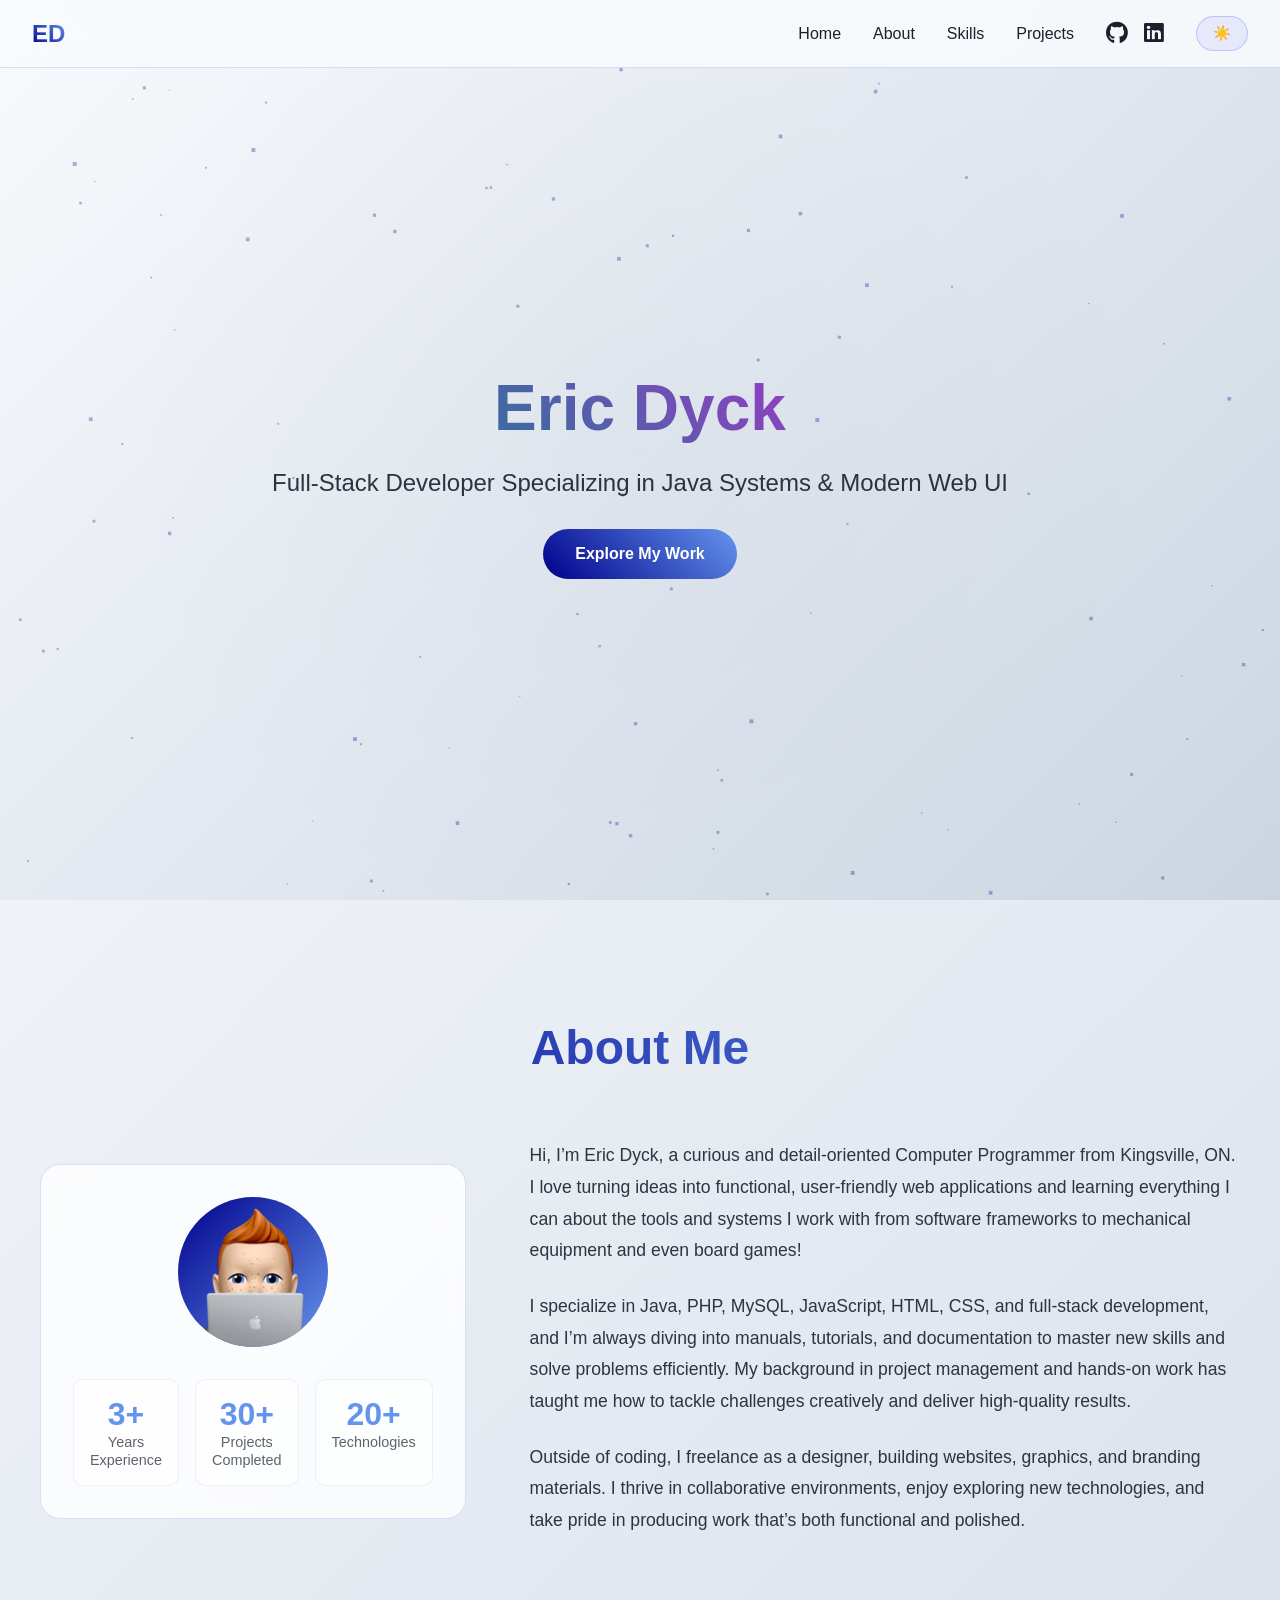
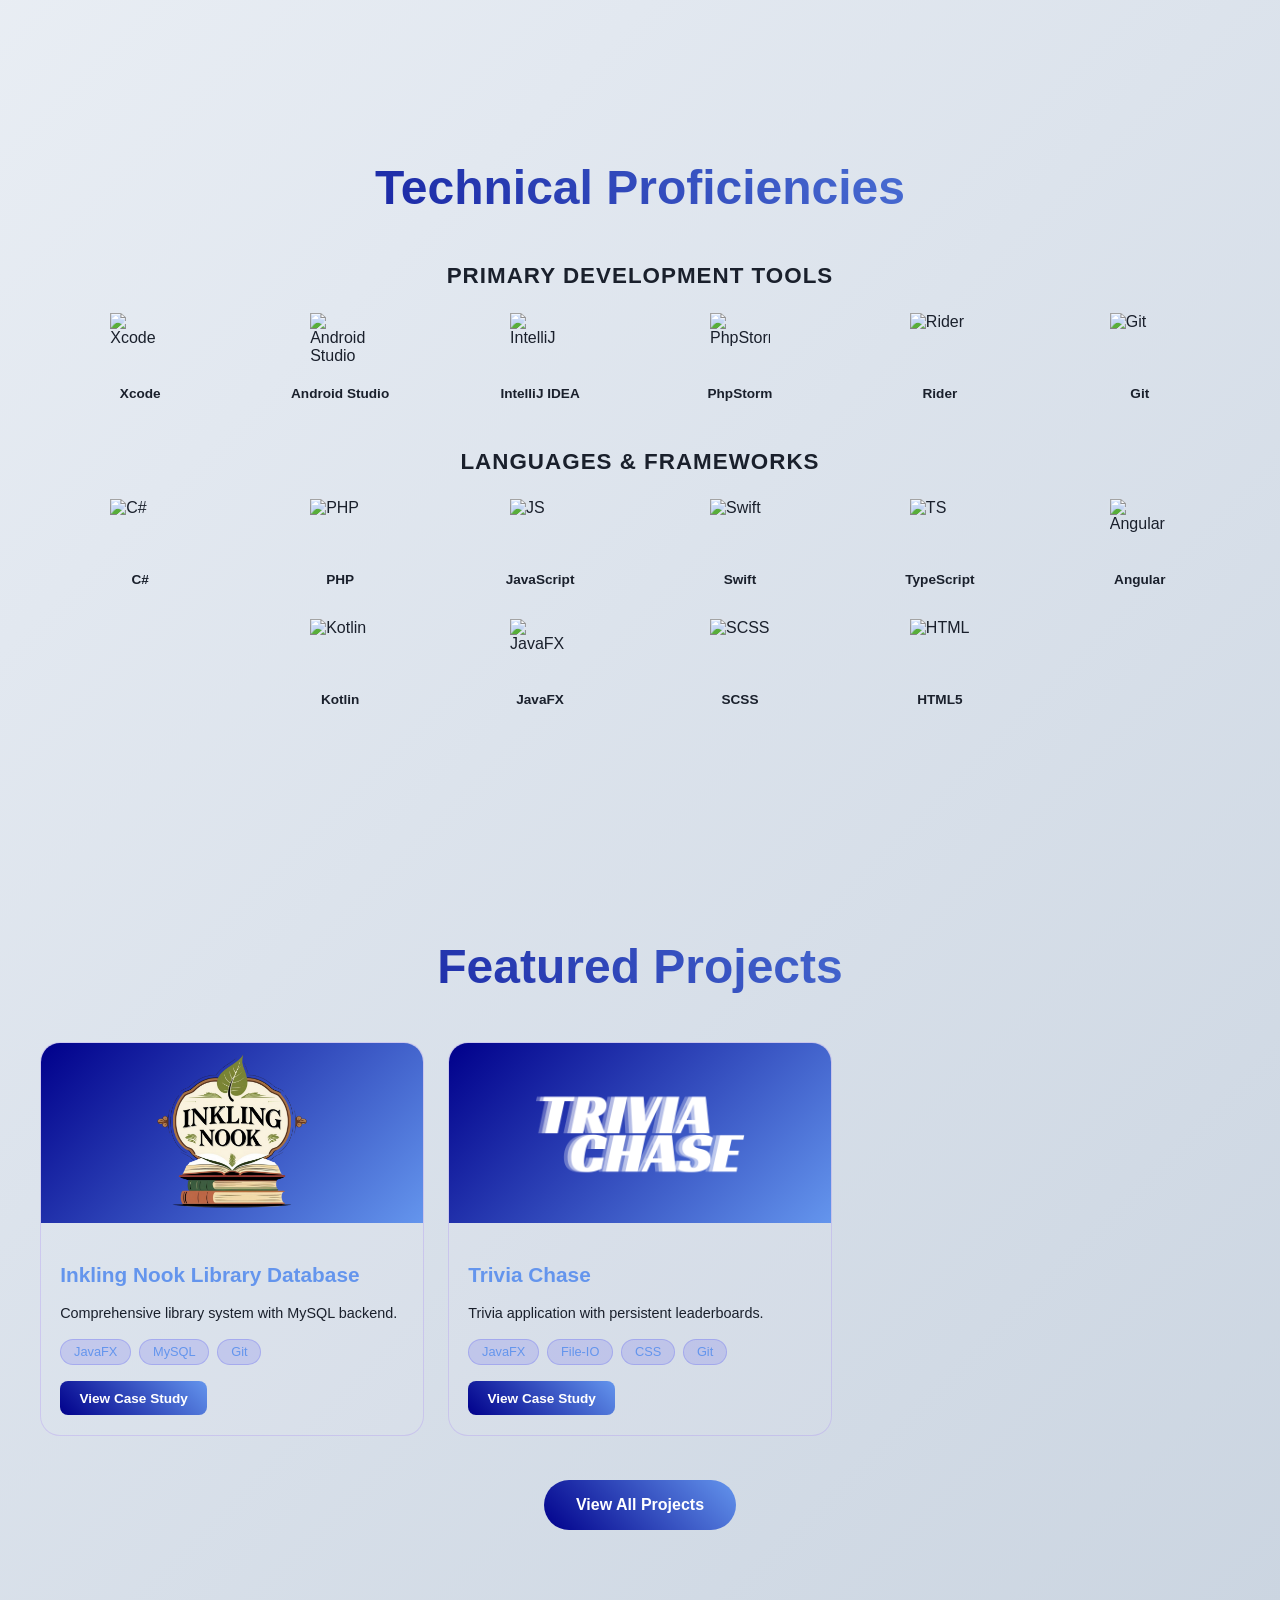
==== commit 2ffadecc: "Fixed mobile view and image overlap in projects" ====
--- a/index.html
+++ b/index.html
@@ -142,6 +142,14 @@
 
 <script src="projects-data.js"></script>
 <script>
+    function toggleMenu() {
+        var nav = document.getElementById("nav-list");
+        if (nav.style.display === "block") {
+            nav.style.display = "none";
+        } else {
+            nav.style.display = "block";
+        }
+    }
     // Theme toggle functionality
     function initTheme() {
         const savedTheme = localStorage.getItem('theme');
--- a/Stylesheet.css
+++ b/Stylesheet.css
@@ -957,7 +957,7 @@
 /* Specific Spacing for Projects and Detail Pages */
 .projects-page .section,
 .detail-page .section {
-    padding-top: 100px; /* Reduced from 120px to pull content up */
+    padding-top: 120px; /* Reduced from 120px to pull content up */
 }
 
 /* Tighten space specifically for the main titles on these pages */
@@ -974,10 +974,7 @@
 
 /* Tablet/Mobile adjustment to keep it tight across devices */
 @media (max-width: 768px) {
-    .projects-page .section,
-    .detail-page .section {
-        padding-top: 70px;
-    }
+
     .center-btn-container {
         width: 100%;
         text-align: center;
@@ -1008,7 +1005,7 @@
 
 .detail-img {
     /* These three lines force the image to stay inside the wrapper */
-    max-width: 100%;
+    max-width: 1000px;
     max-height: 100%;
     object-fit: contain;
 
@@ -1135,4 +1132,143 @@
 .detail-info li {
     margin-bottom: 0.5rem;
     line-height: 1.5;
+}
+
+/* Ensure images stay within their slide on mobile */
+@media (max-width: 768px) {
+    .slide-wrapper {
+        height: auto; /* Allow height to adjust based on image ratio */
+        min-height: 250px;
+        max-height: 400px;
+        padding: 5px;
+        overflow: hidden; /* Prevent bleed into next slide */
+    }
+
+    .detail-img {
+        max-width: 100%; /* Strict constraint */
+        width: auto;
+        height: auto;
+        max-height: 350px;
+        object-fit: contain;
+    }
+}
+@media (max-width: 768px) {
+    .detail-icons {
+        flex-wrap: nowrap; /* Force one line */
+        overflow-x: auto; /* Allow scrolling if they still don't fit */
+        gap: 0.5rem;
+        justify-content: space-around !important;
+        padding-bottom: 10px;
+    }
+
+    .detail-icons .icon-box {
+        width: auto; /* Let them size naturally */
+        min-width: 60px;
+    }
+
+    .detail-icons .icon-box img {
+        width: 35px; /* Smaller icons for mobile */
+        height: 35px;
+    }
+
+    .detail-icons .icon-box span {
+        font-size: 0.7rem;
+    }
+}
+/* Dark Mode Link Hover Fixes */
+.contact-icon:hover span,
+.github-link-detail:hover {
+    color: #00ffff !important; /* Cyan glow in dark mode */
+}
+
+/* Ensure hamburger works - often a z-index or background issue on detail pages */
+.projects-page .nav,
+.detail-page .nav {
+    z-index: 9999; /* Ensure it stays above carousel buttons */
+}
+
+/* Fix Technical Proficiencies Title cutting off */
+@media (max-width: 480px) {
+    .section-title {
+        font-size: 2rem; /* Shrink font size on small screens */
+        padding: 0 10px;
+        word-wrap: break-word;
+    }
+
+    .skills-subtitle {
+        font-size: 1.1rem;
+    }
+}
+
+/* --- Global Carousel Image Fix --- */
+.slide-wrapper {
+    min-width: 100%;
+    width: 100%; /* Force width to match container */
+    flex-shrink: 0;
+    height: 600px; /* Base height for desktop */
+    display: flex;
+    justify-content: center;
+    align-items: center;
+    padding: 40px; /* Space between image and blue edges */
+    box-sizing: border-box;
+    overflow: hidden; /* Hard stop for any overflow */
+}
+
+.detail-img {
+    max-width: 100%; /* Never wider than the wrapper */
+    max-height: 100%; /* Never taller than the wrapper */
+    width: auto;      /* Maintain aspect ratio */
+    height: auto;     /* Maintain aspect ratio */
+    object-fit: contain; /* Professional fit within the box */
+    border-radius: 8px;
+    box-shadow: 0 10px 30px rgba(0,0,0,0.4);
+}
+
+/* Tablet */
+@media (max-width: 1024px) {
+    .slide-wrapper {
+        height: 450px;
+        padding: 20px;
+    }
+}
+
+/* Mobile */
+@media (max-width: 768px) {
+    .slide-wrapper {
+        height: 300px;
+        padding: 10px;
+    }
+
+    /* Force the technical proficiencies title to fit */
+    .section-title {
+        font-size: 1.8rem !important;
+        line-height: 1.2;
+        padding: 0 15px;
+    }
+}
+
+/* Hamburger fix: Ensure it stays clickable over the carousel */
+.nav {
+    z-index: 9999 !important;
+}
+
+/* Dark Mode Hover for GitHub/LinkedIn */
+.github-link-detail:hover,
+.contact-icon:hover span {
+    color: #00ffff !important;
+    text-shadow: 0 0 10px rgba(0, 255, 255, 0.5);
+}
+
+/* One-line icons for technologies on mobile */
+@media (max-width: 768px) {
+    .detail-icons {
+        flex-wrap: nowrap !important;
+        justify-content: flex-start !important;
+        overflow-x: auto; /* Adds a swipe if you have many icons */
+        gap: 1rem;
+    }
+    .detail-icons .icon-box {
+        flex: 0 0 auto; /* Prevents icons from squishing */
+        width: 70px;
+    }
 }
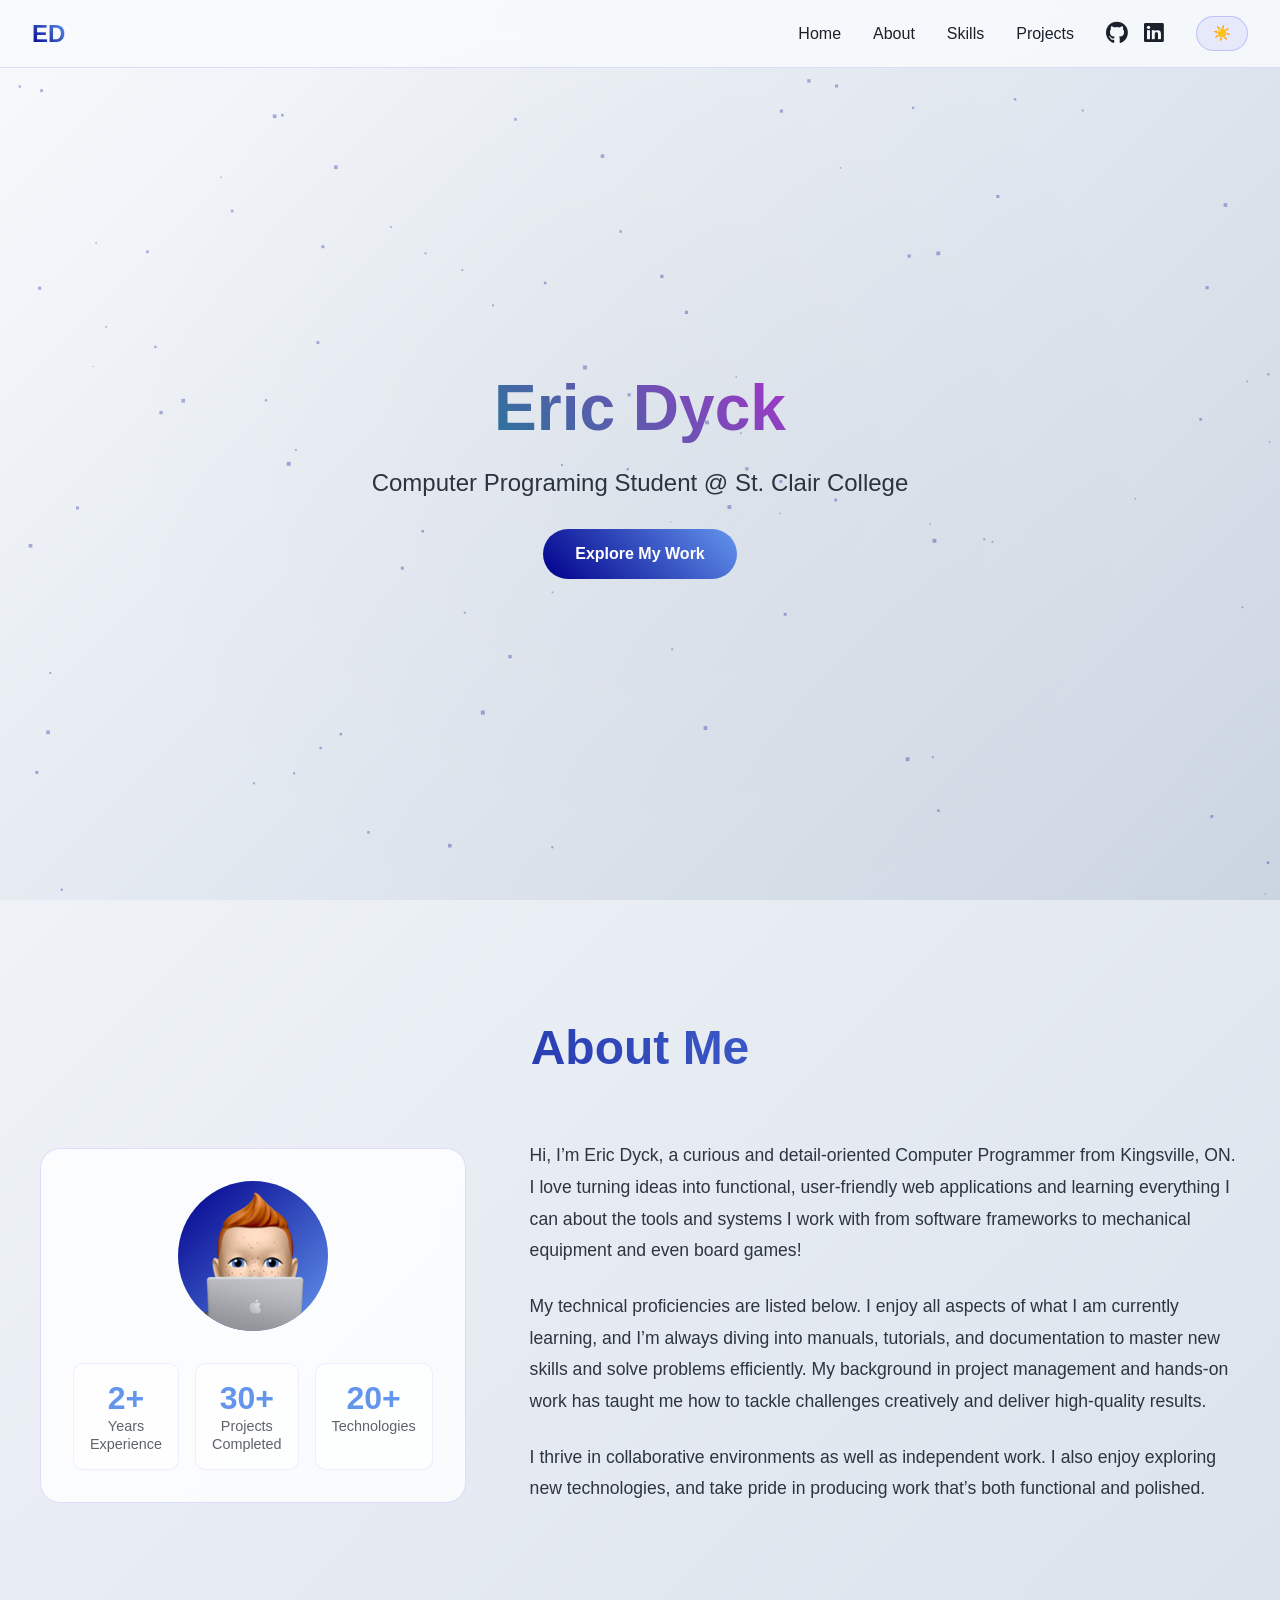
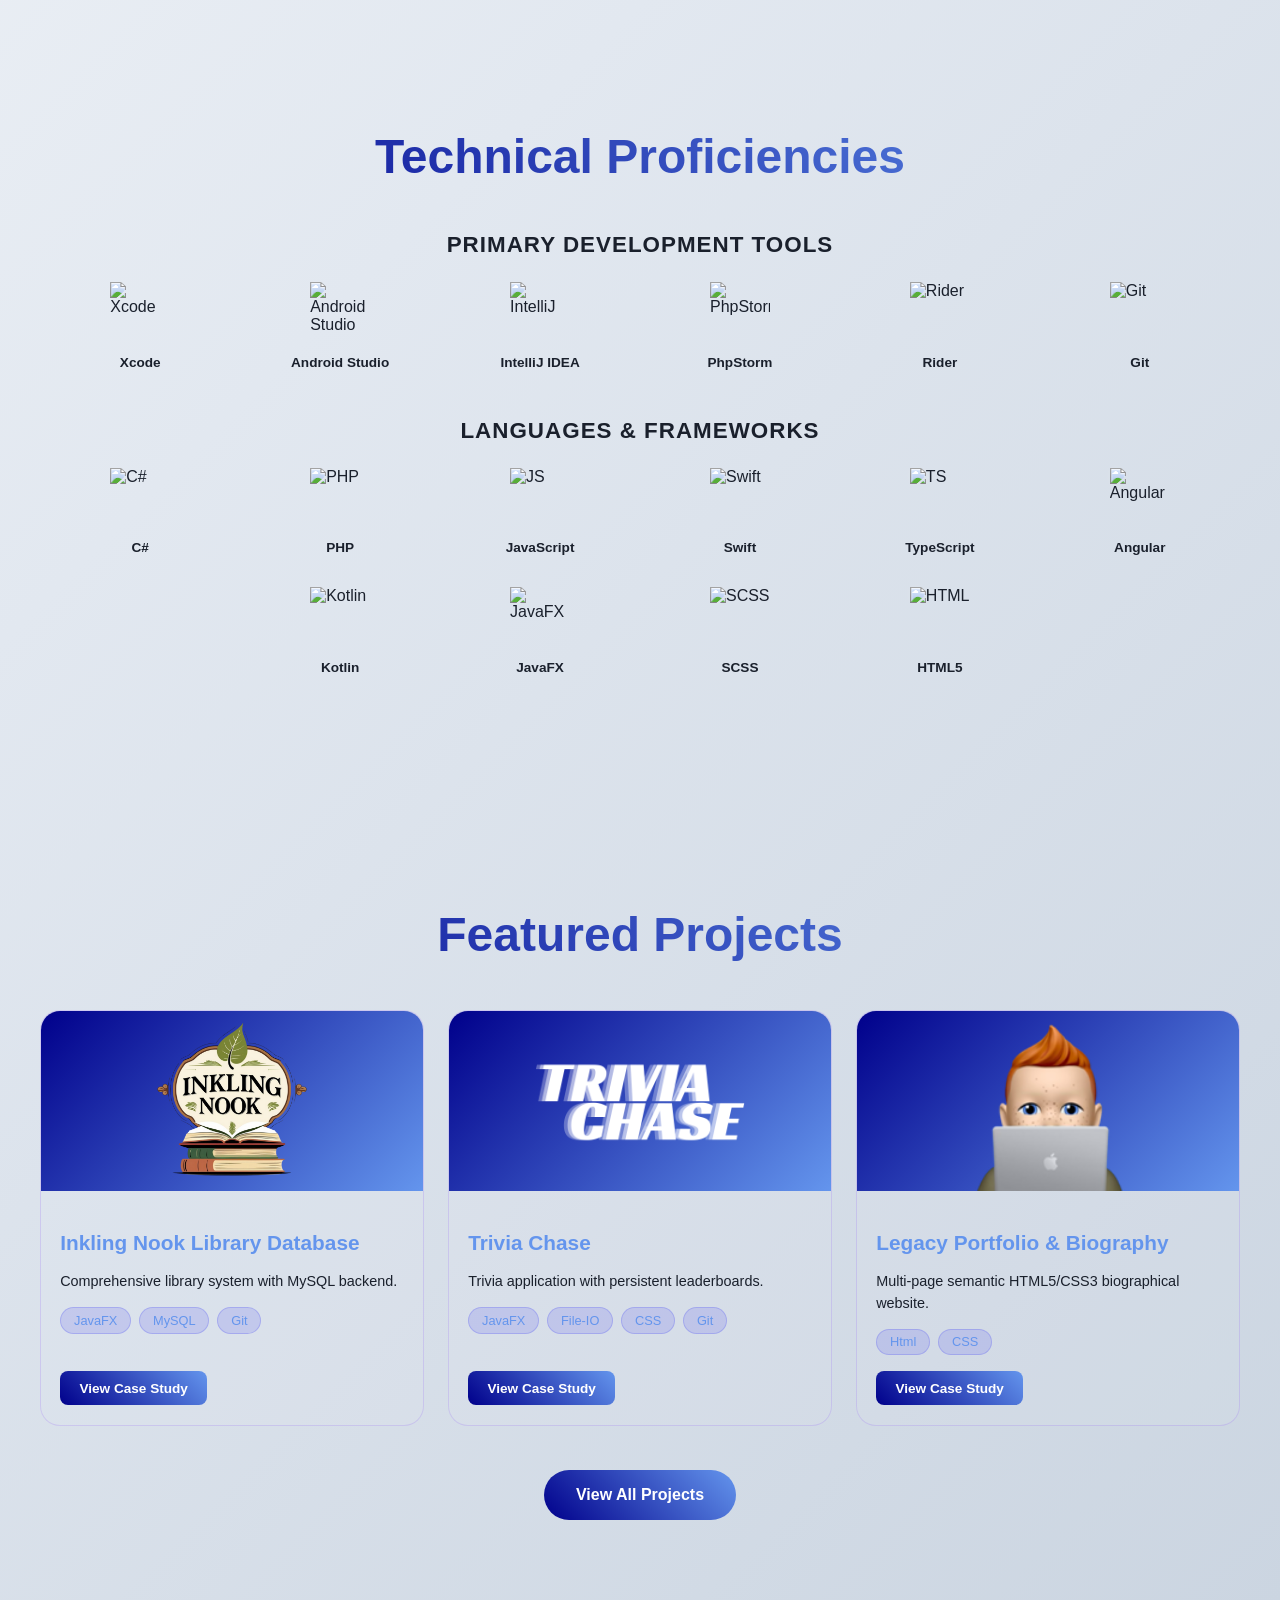
==== commit 4527dcc5: "Fixed hover styling on icon links" ====
--- a/index.html
+++ b/index.html
@@ -48,7 +48,7 @@
 
     <div class="hero-content">
         <h1>Eric Dyck</h1>
-        <p>Full-Stack Developer Specializing in Java Systems & Modern Web UI</p>
+        <p>Computer Programing Student @ St. Clair College</p>
         <a href="projects.html" class="cta-button">Explore My Work</a>
     </div>
 </section>
@@ -63,7 +63,7 @@
                     <div class="profile-avatar"><img src="Images/Eric%20Emoji.png" alt="Eric Emoji"></div>
                     <div class="stats-grid">
                         <div class="stat-item">
-                            <span class="stat-number">3+</span>
+                            <span class="stat-number">2+</span>
                             <span class="stat-label">Years Experience</span>
                         </div>
                         <div class="stat-item">
@@ -81,10 +81,10 @@
                 <p>
                     Hi, I’m Eric Dyck, a curious and detail-oriented Computer Programmer from Kingsville, ON. I love turning ideas into functional, user-friendly web applications and learning everything I can about the tools and systems I work with from software frameworks to mechanical equipment and even board games!
                 <p>
-                    I specialize in Java, PHP, MySQL, JavaScript, HTML, CSS, and full-stack development, and I’m always diving into manuals, tutorials, and documentation to master new skills and solve problems efficiently. My background in project management and hands-on work has taught me how to tackle challenges creatively and deliver high-quality results.
+                    My technical proficiencies are listed below. I enjoy all aspects of what I am currently learning, and I’m always diving into manuals, tutorials, and documentation to master new skills and solve problems efficiently. My background in project management and hands-on work has taught me how to tackle challenges creatively and deliver high-quality results.
                 </p>
                 <p>
-                    Outside of coding, I freelance as a designer, building websites, graphics, and branding materials. I thrive in collaborative environments, enjoy exploring new technologies, and take pride in producing work that’s both functional and polished.
+                    I thrive in collaborative environments as well as independent work. I also enjoy exploring new technologies, and take pride in producing work that’s both functional and polished.
                 </p>
 
             </div>
--- a/Stylesheet.css
+++ b/Stylesheet.css
@@ -681,14 +681,7 @@
     gap: 1rem;
 }
 
-.contact-icon {
-    display: flex;
-    flex-direction: column;
-    align-items: center;
-    text-decoration: none;
-}
-
-.contact-icon span {
+.contact-icons span {
     margin-top: 12px;
     font-size: 20px;
     color: var(--text-color);
@@ -705,6 +698,7 @@
 /* Hover Boost */
 .icon:hover {
     transform: none !important;
+    color: cyan;
 }
 
 /* Mobile Styling */
@@ -716,12 +710,12 @@
         align-items: center;
     }
 
-    .contact-icon img {
+    .contact-icons img {
         width: 90px;
         height: 90px;
     }
 
-    .contact-icon span {
+    .contact-icons span {
         font-size: 18px;
     }
 }
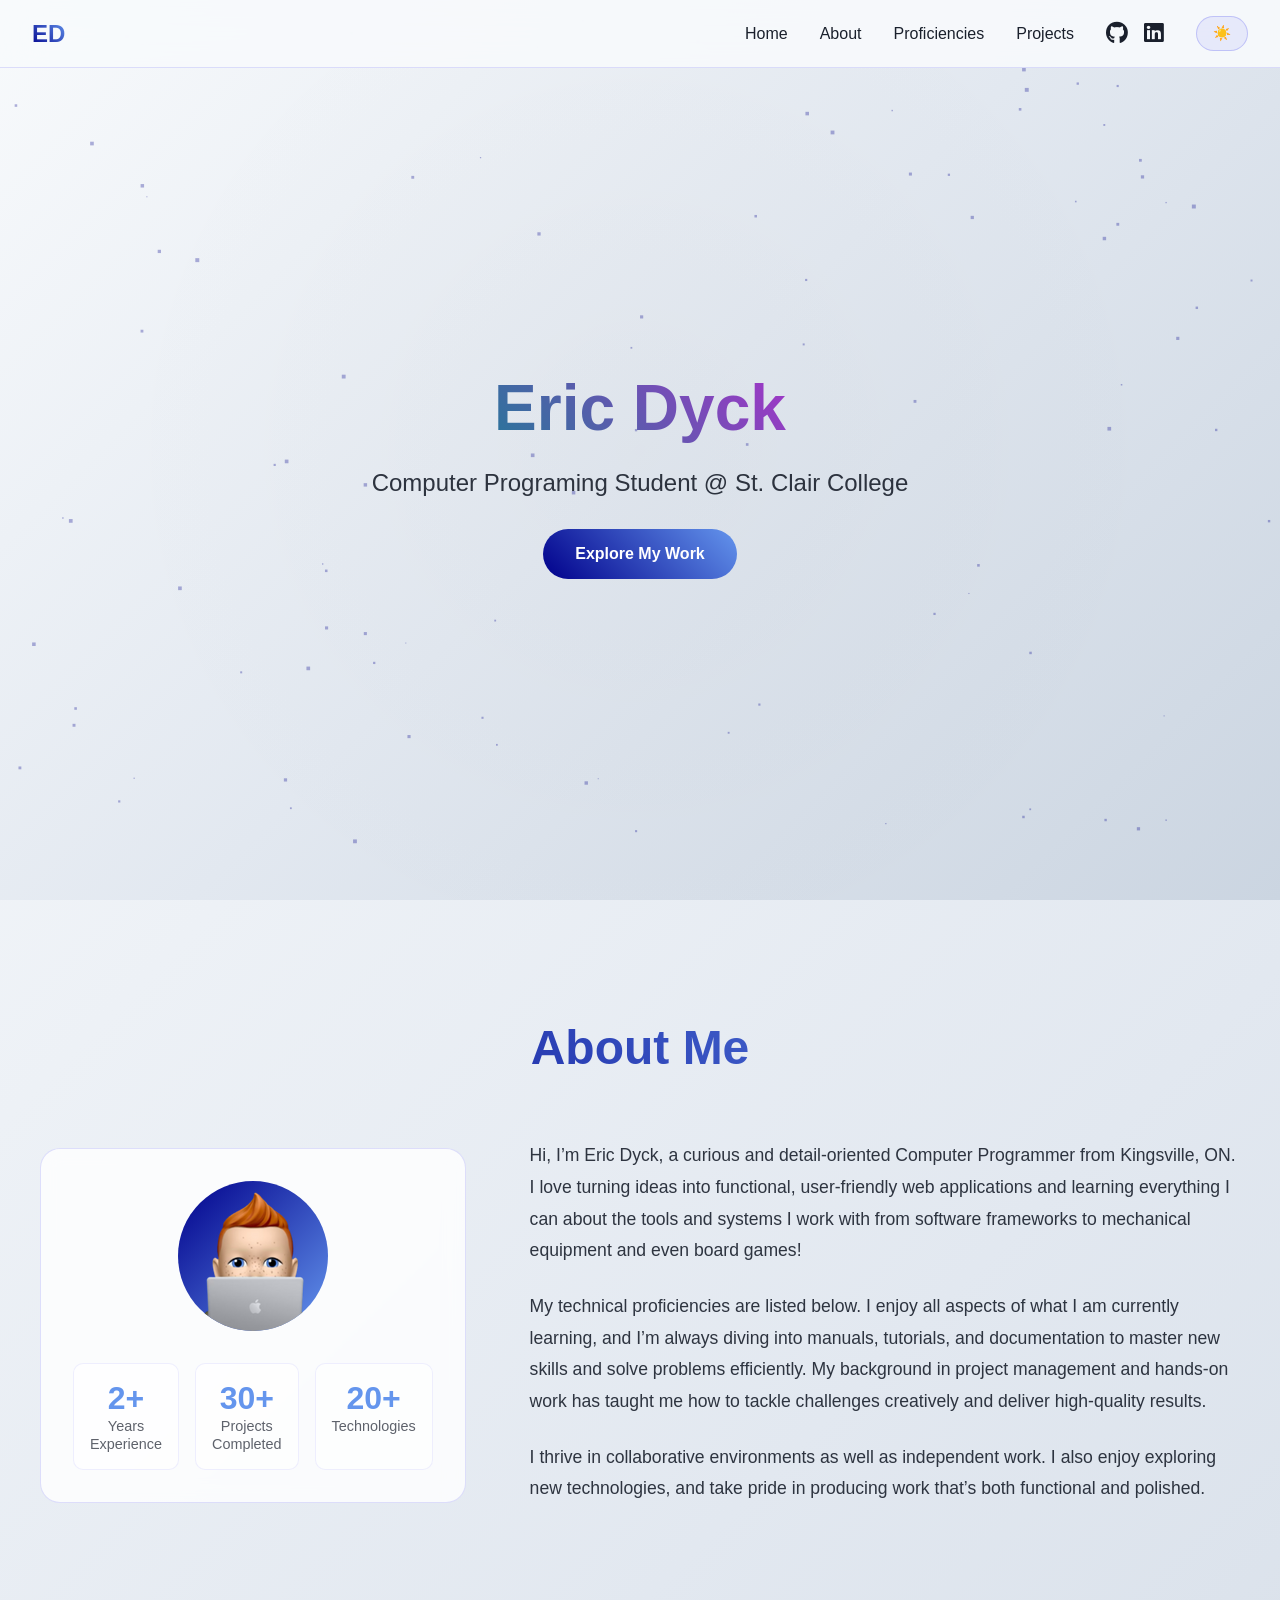
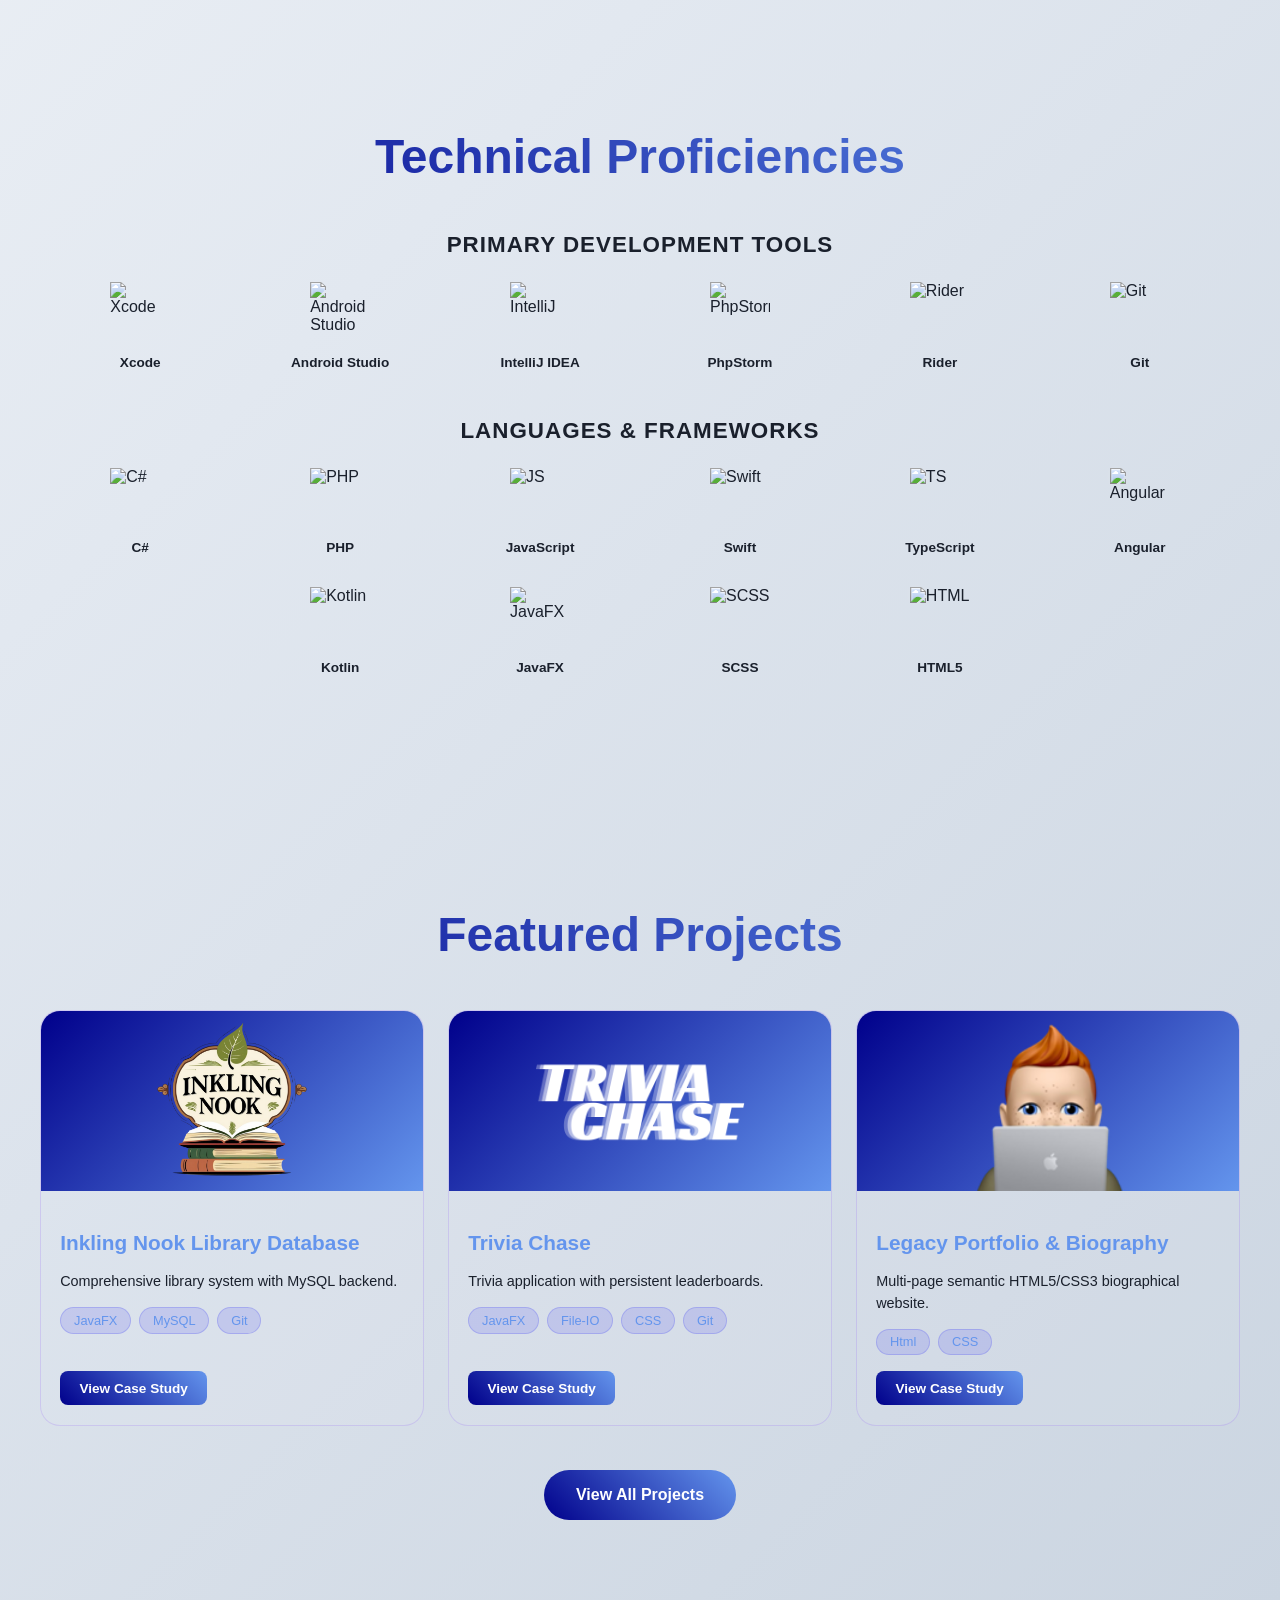
==== commit 03608793: "Updated nav bar" ====
--- a/index.html
+++ b/index.html
@@ -18,7 +18,7 @@
             <ul class="nav-links">
                 <li><a href="#home">Home</a></li>
                 <li><a href="#about">About</a></li>
-                <li><a href="#skills">Skills</a></li>
+                <li><a href="#skills">Proficiencies</a></li>
                 <li><a href="projects.html">Projects</a></li>
             </ul>
 
